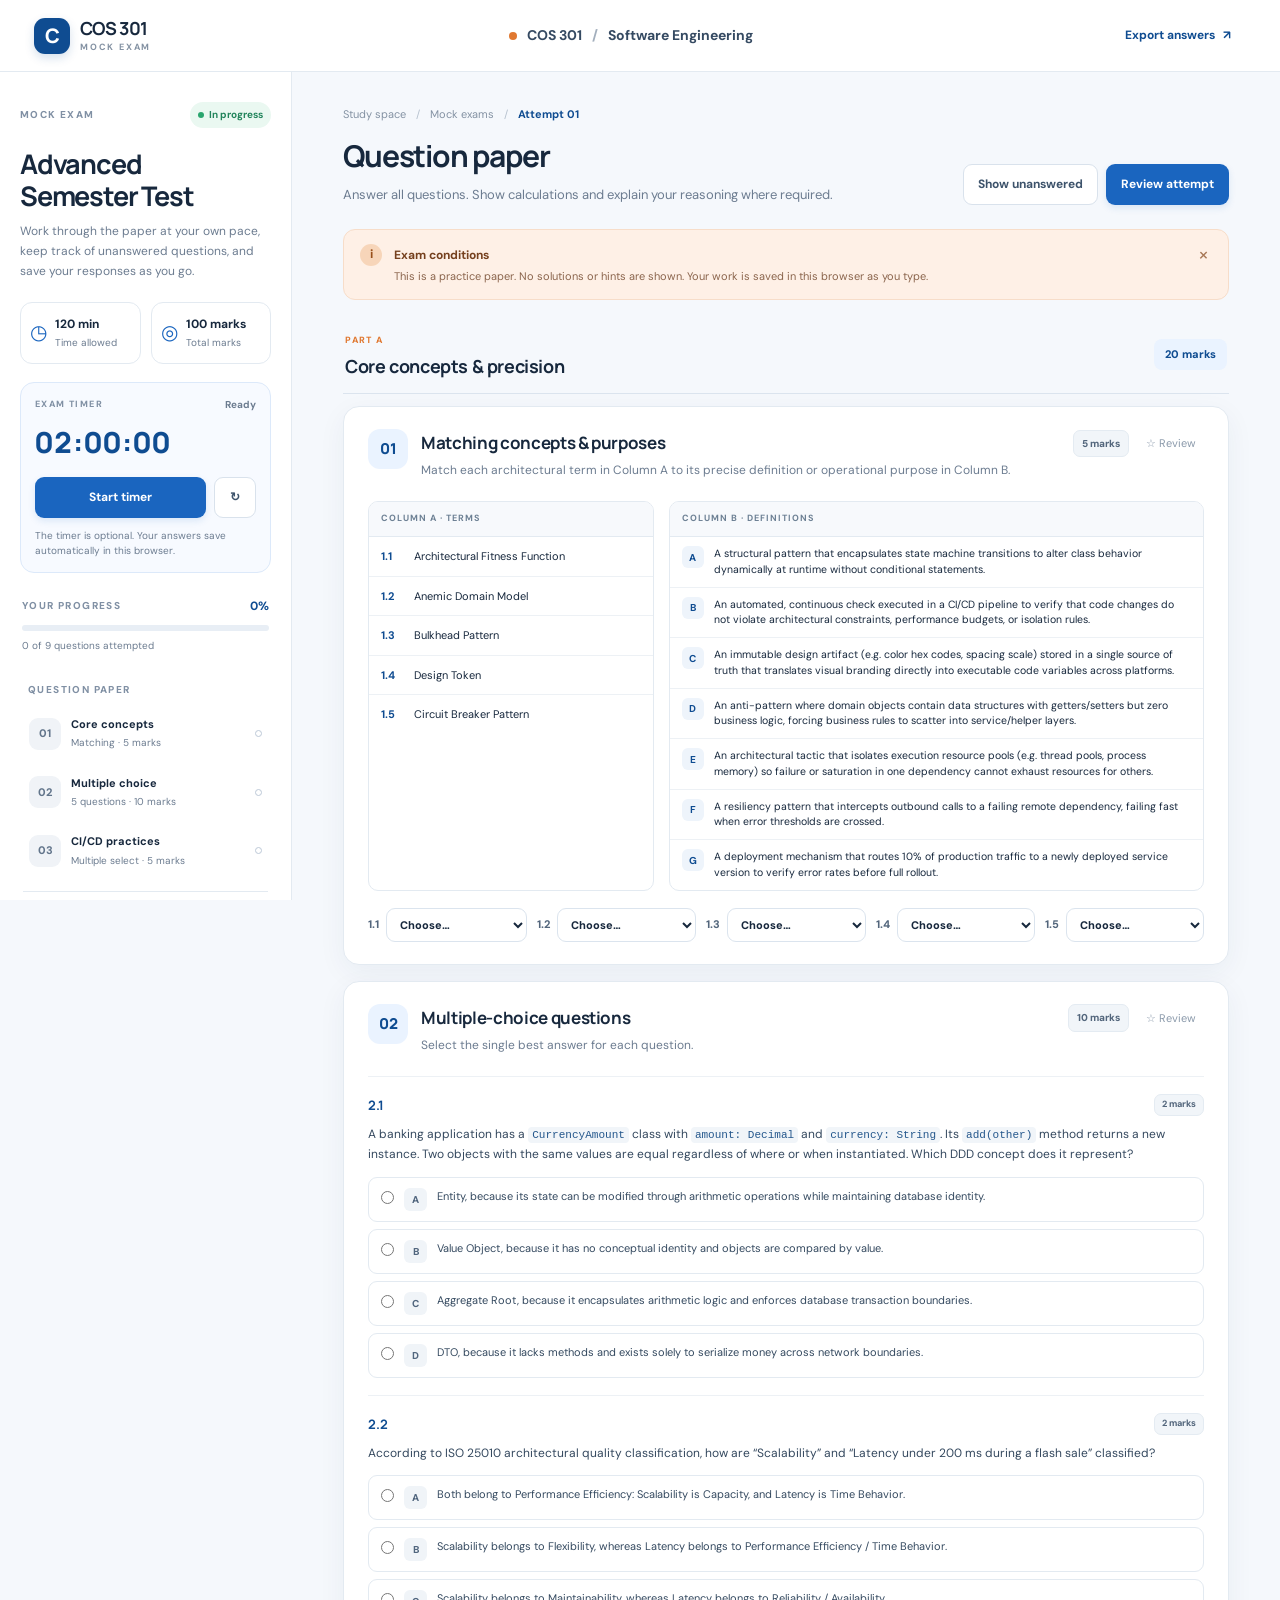
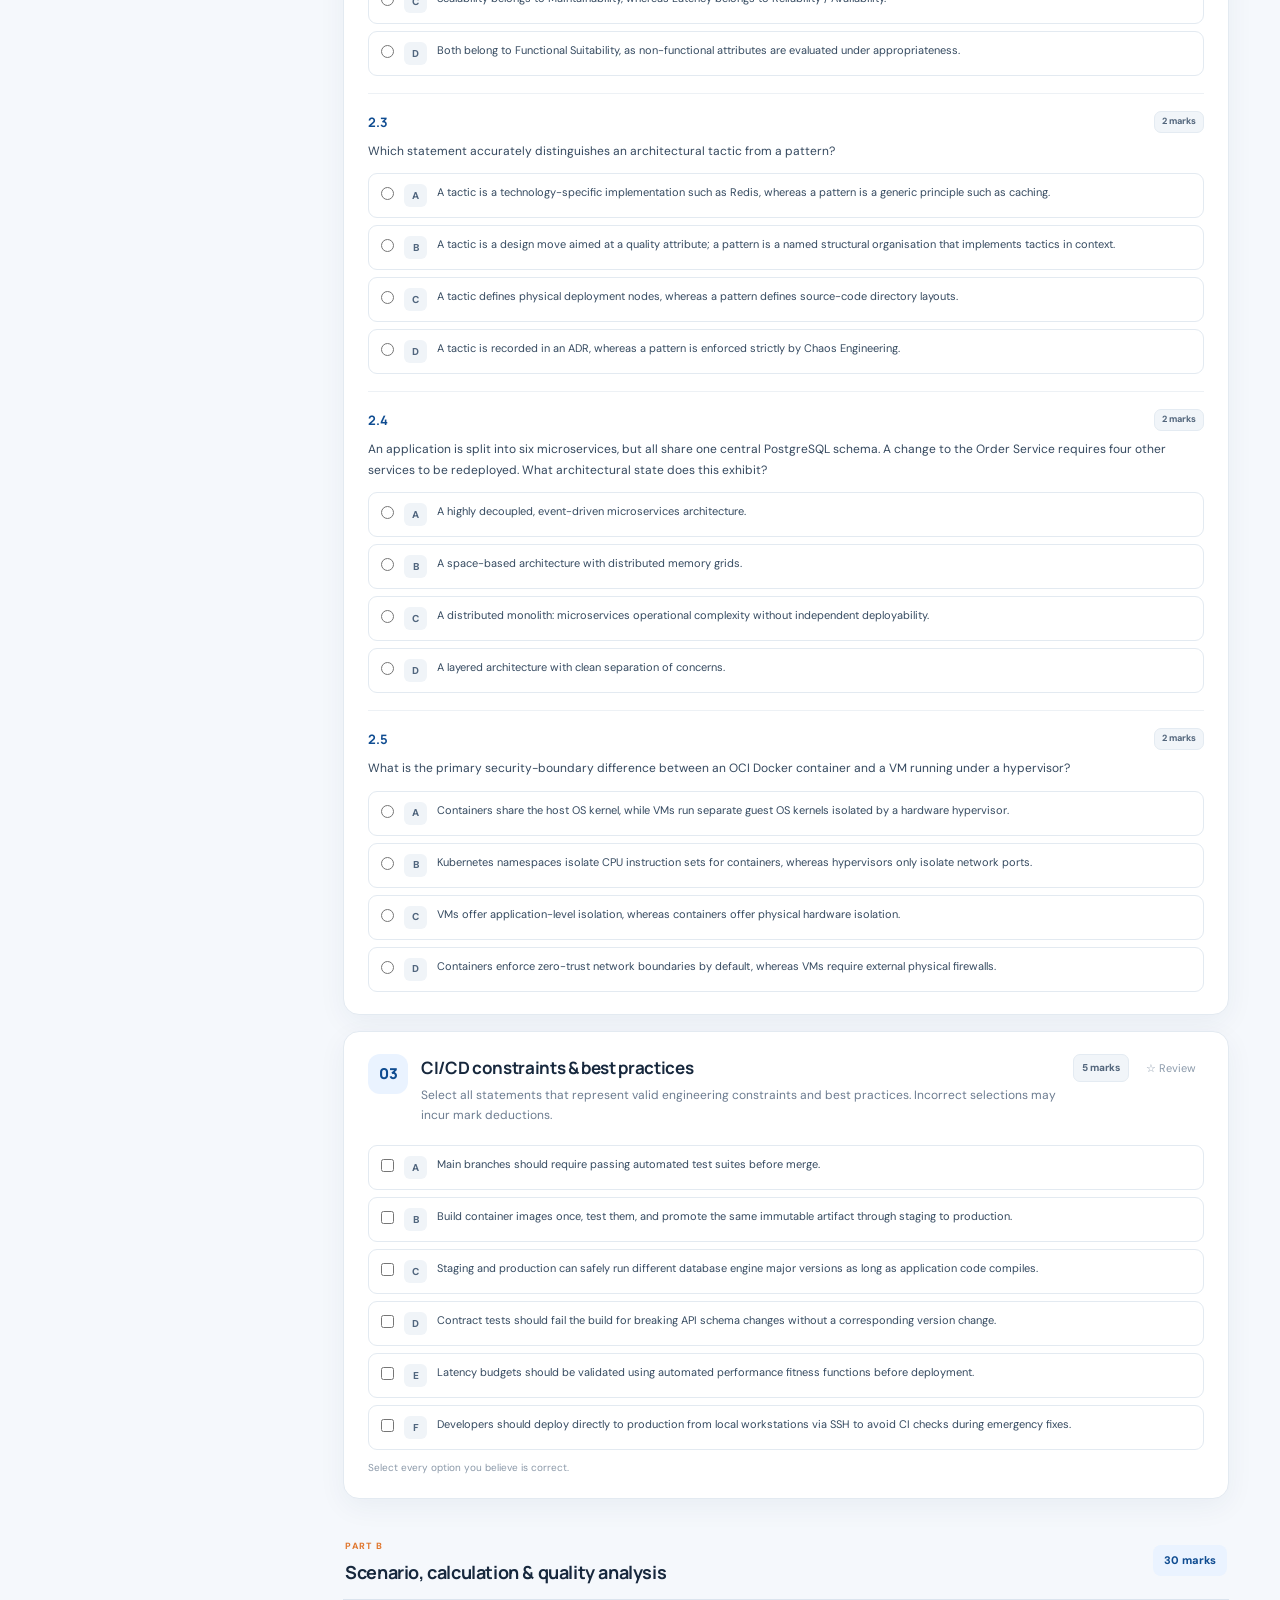
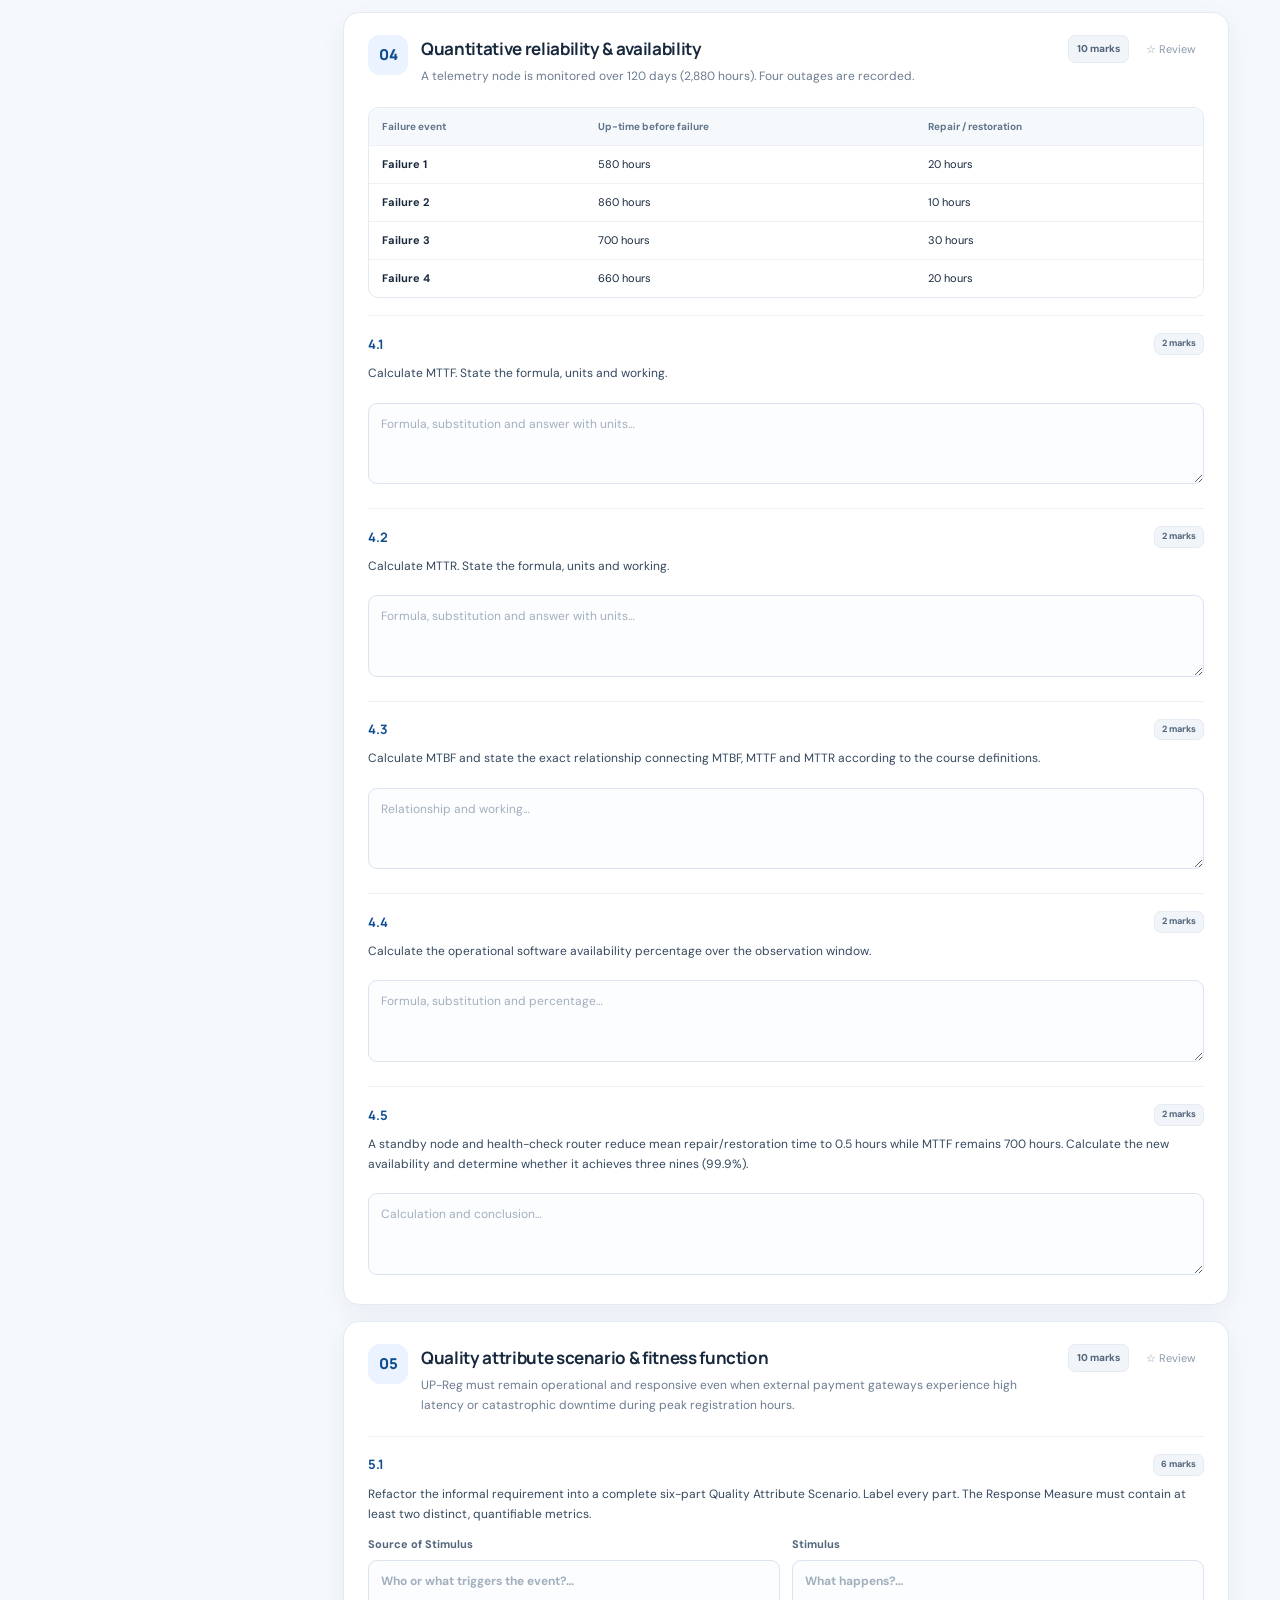
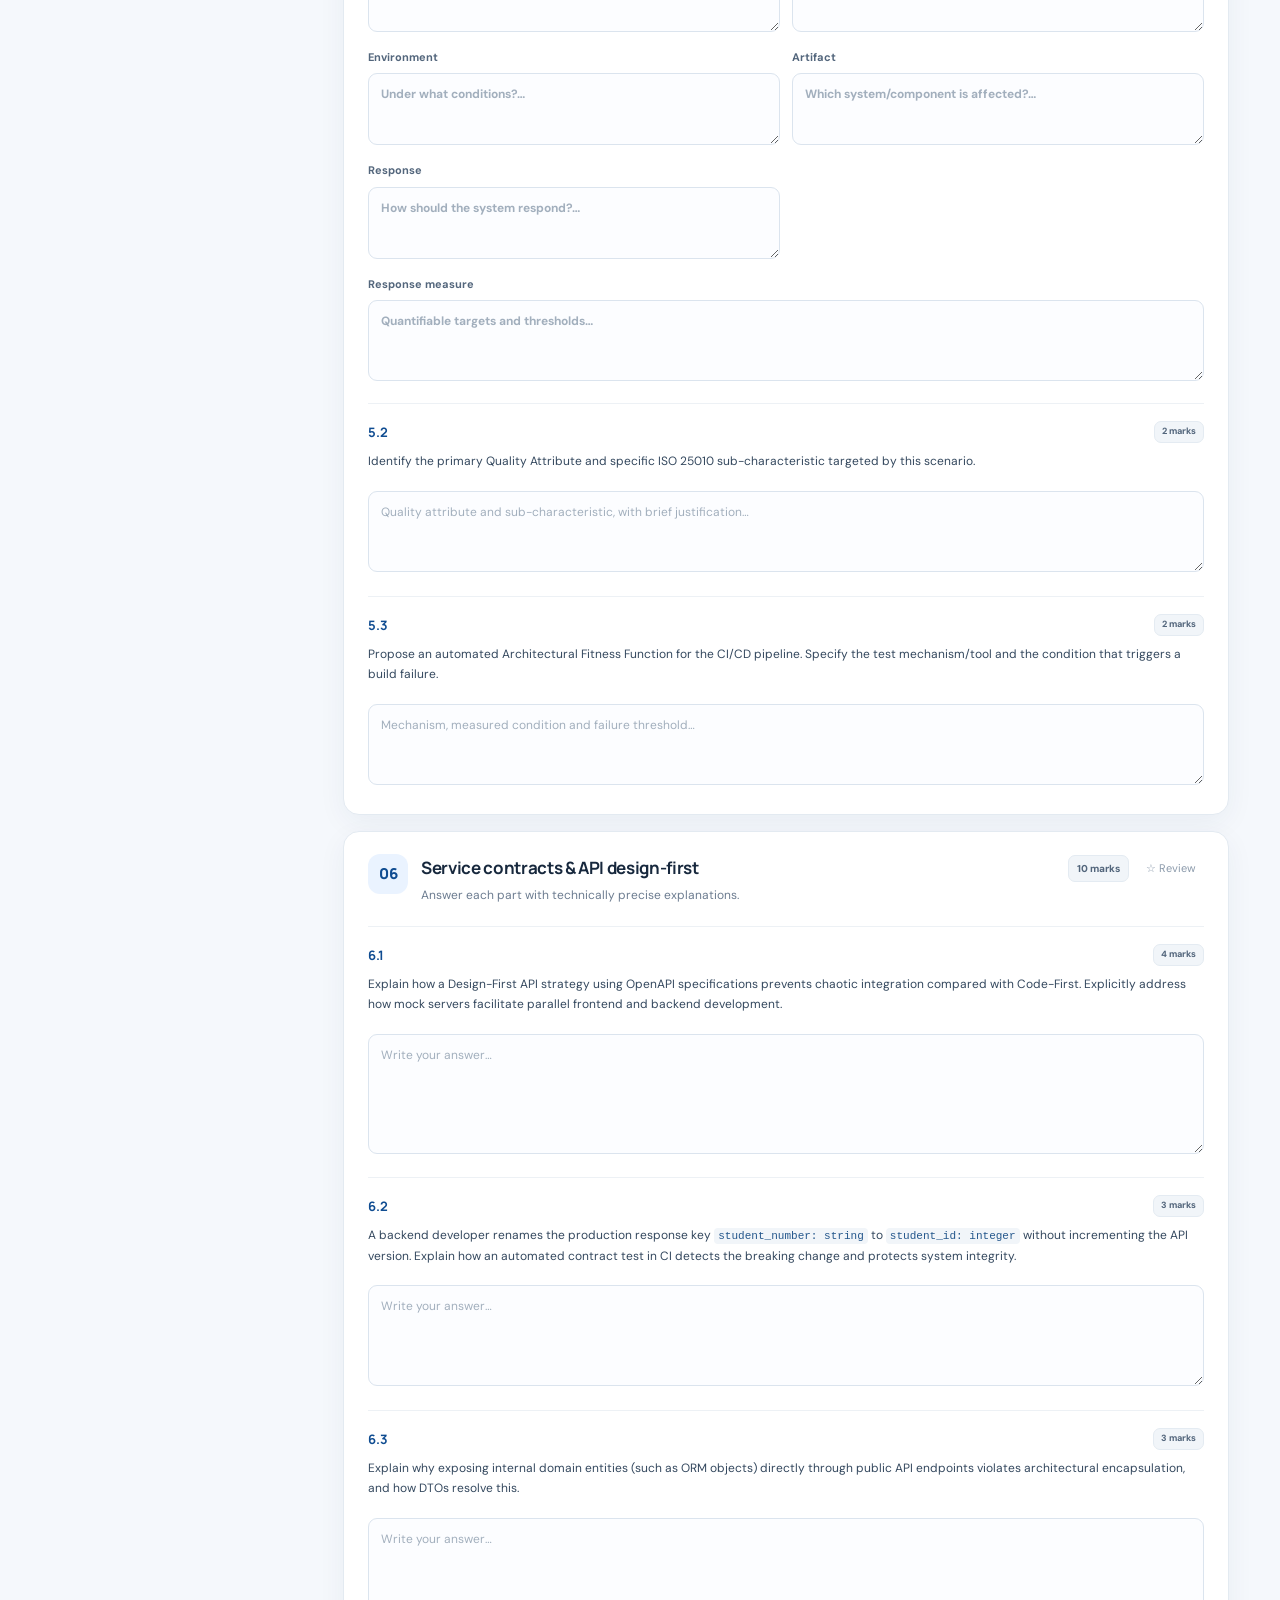
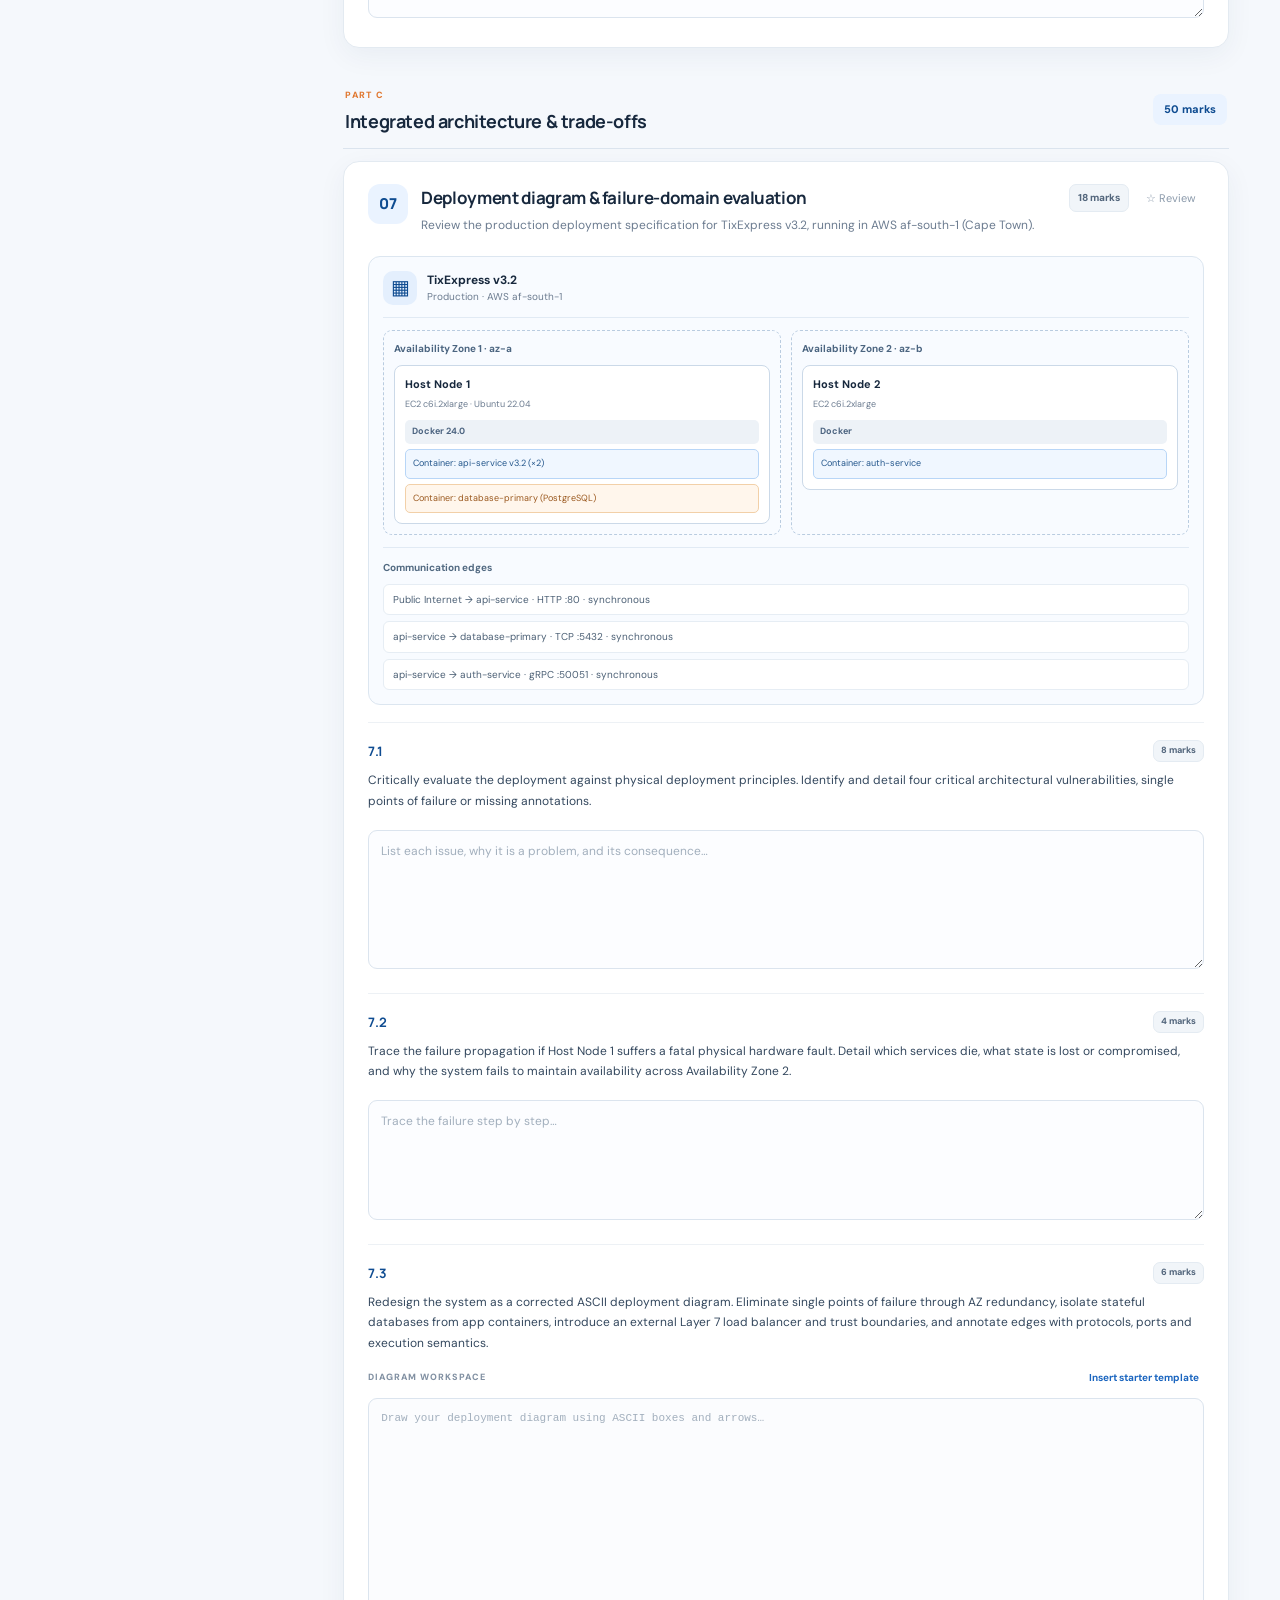
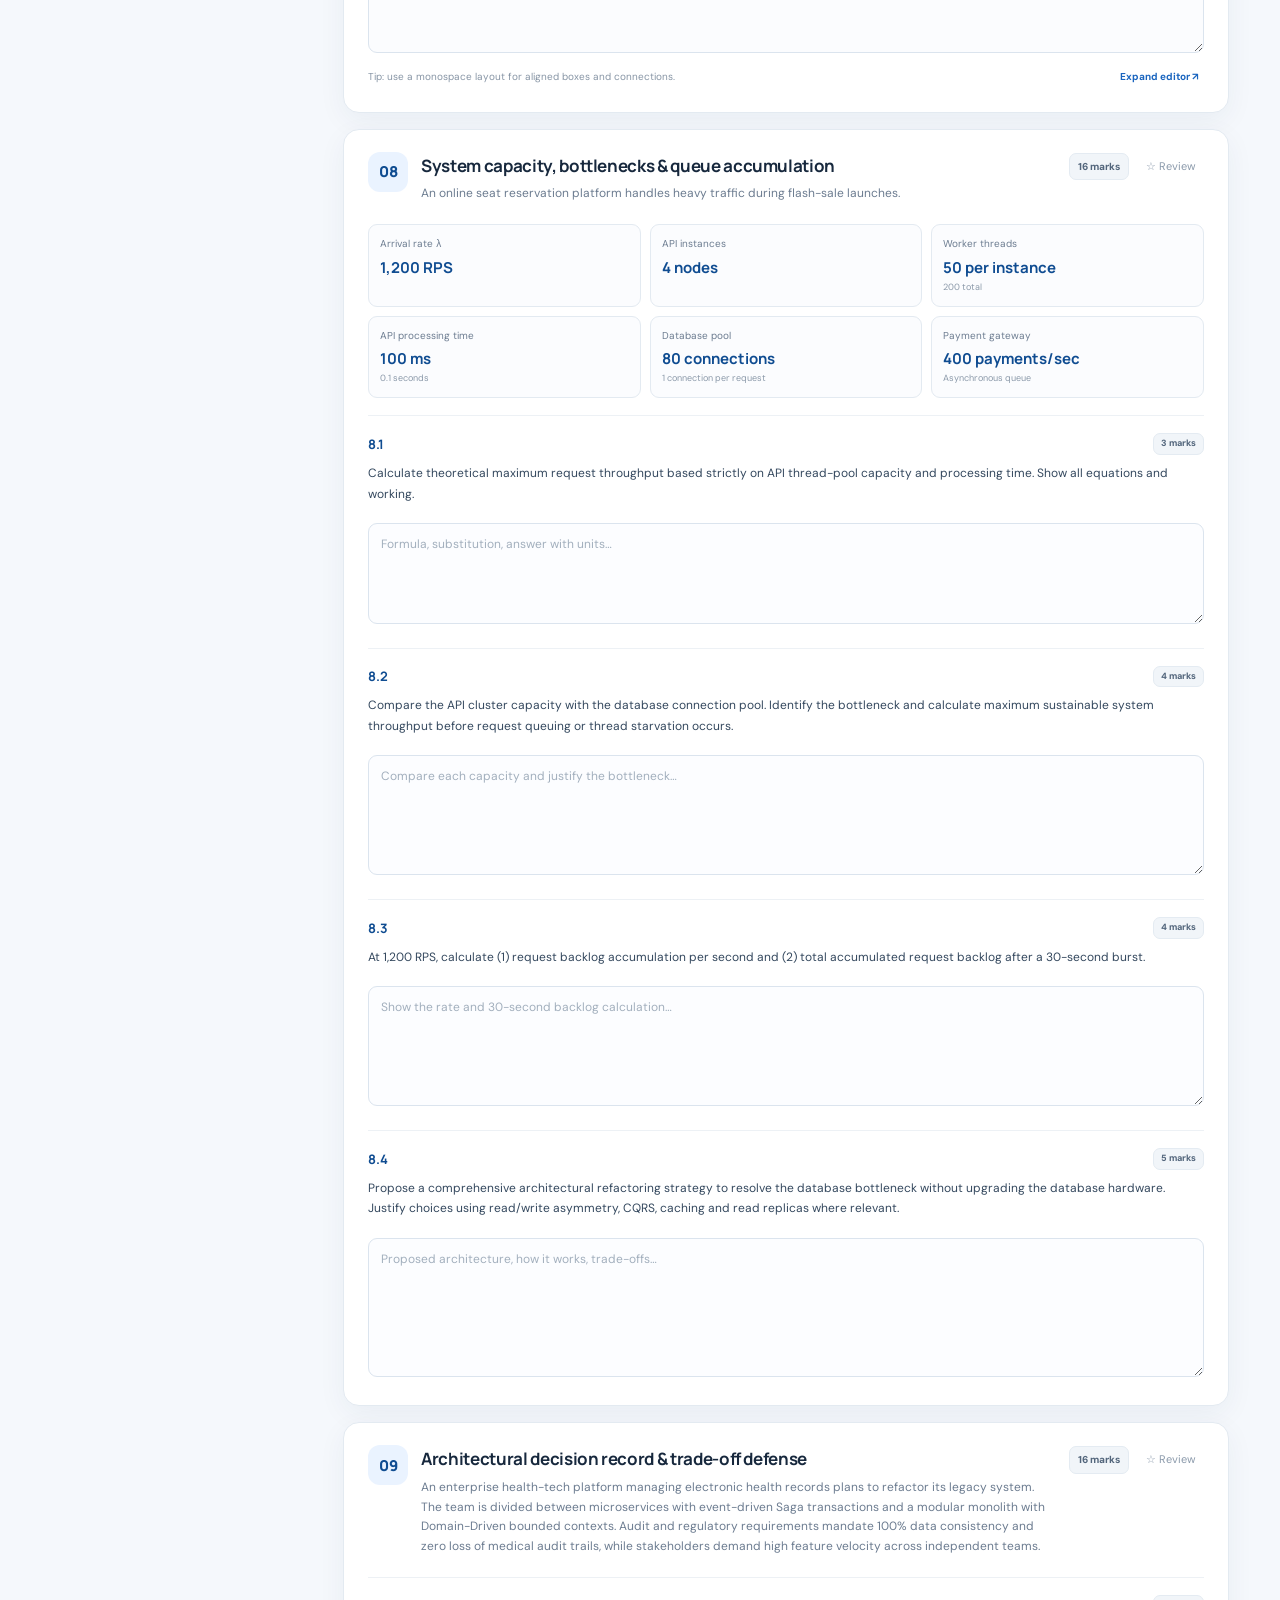
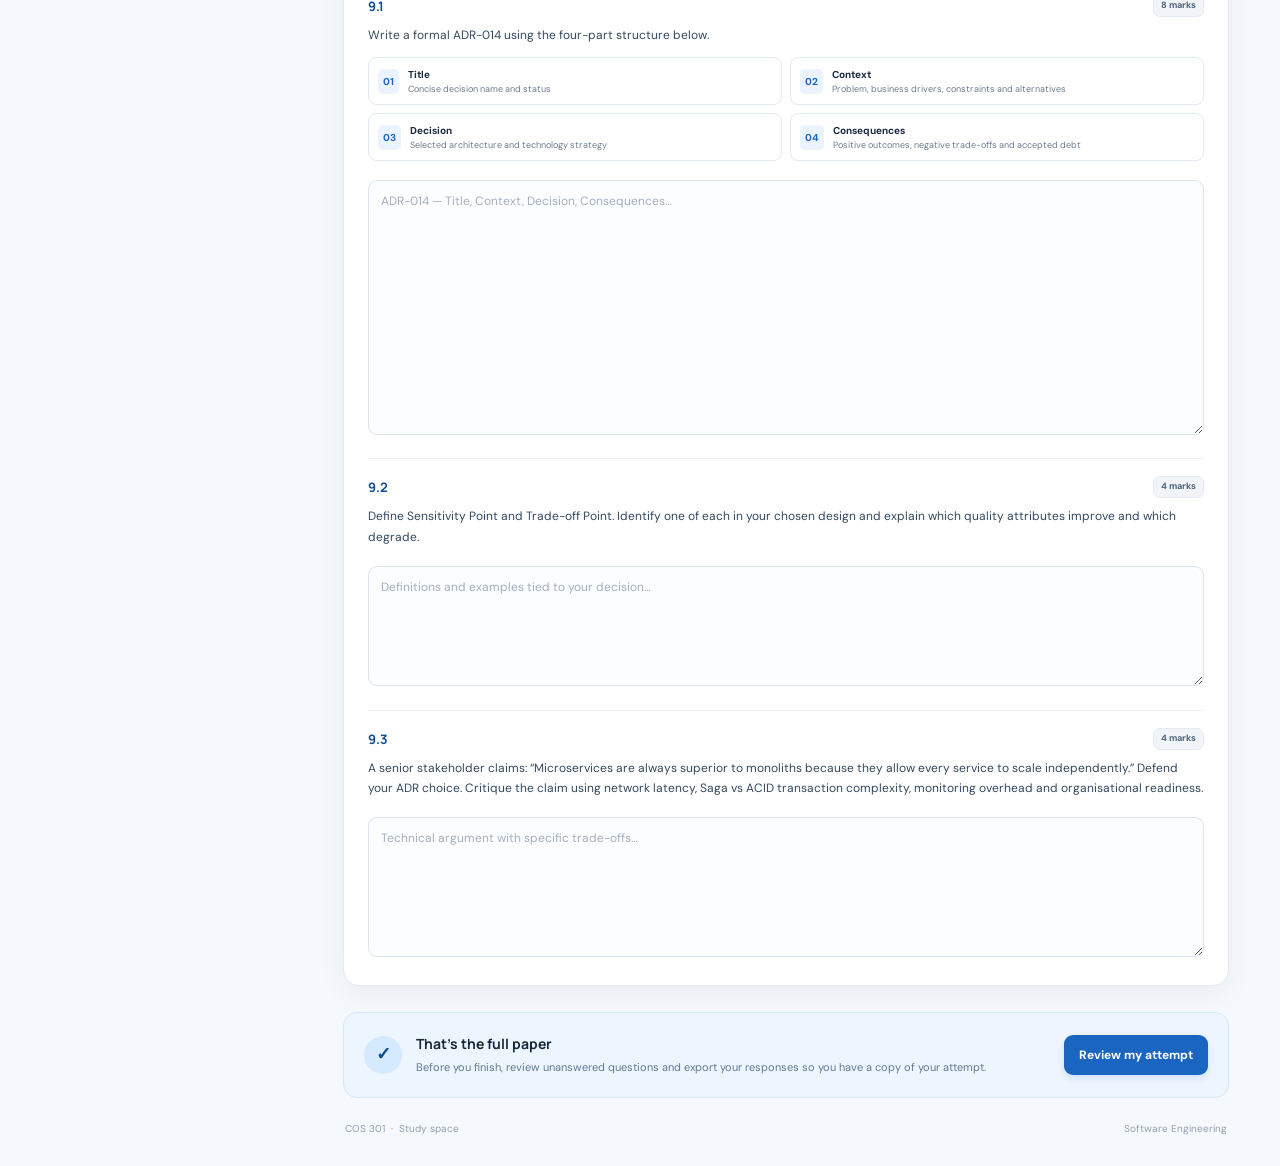
==== index.html @ 2ee0e51a "Add files via upload" ====
<!doctype html>
<html lang="en">
<head>
  <meta charset="UTF-8" />
  <meta name="viewport" content="width=device-width, initial-scale=1.0" />
  <meta name="theme-color" content="#0F4C91" />
  <title>COS 301 | Mock Semester Test</title>
  <link rel="stylesheet" href="styles.css" />
</head>
<body>
  <header class="topbar">
    <a class="brand" href="#top" aria-label="COS 301 exam home">
      <span class="brand-mark">C</span>
      <span class="brand-copy"><strong>COS 301</strong><small>MOCK EXAM</small></span>
    </a>
    <div class="topbar-course"><span class="course-dot"></span> COS 301 <span class="muted">/</span> Software Engineering</div>
    <button class="button button-quiet" id="exportTop">Export answers <span aria-hidden="true">↗</span></button>
  </header>

  <main id="top" class="app-shell">
    <aside class="sidebar">
      <div class="sidebar-heading"><span class="eyebrow">MOCK EXAM</span><span class="status-pill"><span></span> In progress</span></div>
      <h1>Advanced<br />Semester Test</h1>
      <p class="sidebar-intro">Work through the paper at your own pace, keep track of unanswered questions, and save your responses as you go.</p>
      <div class="exam-stats">
        <div><span class="stat-icon">◷</span><span><strong>120 min</strong><small>Time allowed</small></span></div>
        <div><span class="stat-icon">◎</span><span><strong>100 marks</strong><small>Total marks</small></span></div>
      </div>
      <div class="timer-card">
        <div class="timer-label"><span>EXAM TIMER</span><span class="timer-indicator" id="timerState">Ready</span></div>
        <div class="timer-display" id="timerDisplay">02:00:00</div>
        <div class="timer-actions"><button class="button button-primary" id="startTimer">Start timer</button><button class="button button-outline" id="resetTimer" title="Reset timer">↻</button></div>
        <p class="timer-note" id="timerNote">The timer is optional. Your answers save automatically in this browser.</p>
      </div>
      <div class="progress-block">
        <div class="progress-title"><span>YOUR PROGRESS</span><strong id="progressPercent">0%</strong></div>
        <div class="progress-track"><div class="progress-fill" id="progressFill"></div></div>
        <p id="progressText">0 of 9 questions attempted</p>
      </div>
      <nav class="question-nav" aria-label="Question navigation">
        <div class="nav-section-label">QUESTION PAPER</div>
        <button class="nav-item active" data-target="q1"><span class="nav-number">01</span><span class="nav-label"><strong>Core concepts</strong><small>Matching · 5 marks</small></span><span class="nav-state"></span></button>
        <button class="nav-item" data-target="q2"><span class="nav-number">02</span><span class="nav-label"><strong>Multiple choice</strong><small>5 questions · 10 marks</small></span><span class="nav-state"></span></button>
        <button class="nav-item" data-target="q3"><span class="nav-number">03</span><span class="nav-label"><strong>CI/CD practices</strong><small>Multiple select · 5 marks</small></span><span class="nav-state"></span></button>
        <div class="nav-divider"></div>
        <div class="nav-section-label">SCENARIO ANALYSIS</div>
        <button class="nav-item" data-target="q4"><span class="nav-number">04</span><span class="nav-label"><strong>Reliability</strong><small>Calculations · 10 marks</small></span><span class="nav-state"></span></button>
        <button class="nav-item" data-target="q5"><span class="nav-number">05</span><span class="nav-label"><strong>Quality attributes</strong><small>Scenario · 10 marks</small></span><span class="nav-state"></span></button>
        <button class="nav-item" data-target="q6"><span class="nav-number">06</span><span class="nav-label"><strong>API design</strong><small>Contracts · 10 marks</small></span><span class="nav-state"></span></button>
        <button class="nav-item" data-target="q7"><span class="nav-number">07</span><span class="nav-label"><strong>Deployment design</strong><small>Diagram · 18 marks</small></span><span class="nav-state"></span></button>
        <button class="nav-item" data-target="q8"><span class="nav-number">08</span><span class="nav-label"><strong>Capacity & queues</strong><small>Calculations · 16 marks</small></span><span class="nav-state"></span></button>
        <button class="nav-item" data-target="q9"><span class="nav-number">09</span><span class="nav-label"><strong>ADR & trade-offs</strong><small>Written analysis · 16 marks</small></span><span class="nav-state"></span></button>
      </nav>
      <div class="sidebar-bottom"><span class="save-dot"></span><span id="saveStatus">All changes saved locally</span></div>
    </aside>

    <section class="main-content">
      <div class="content-header">
        <div><div class="breadcrumb">Study space <span>/</span> Mock exams <span>/</span> <strong>Attempt 01</strong></div><h2>Question paper</h2><p>Answer all questions. Show calculations and explain your reasoning where required.</p></div>
        <div class="header-actions"><button class="button button-outline" id="unansweredBtn">Show unanswered</button><button class="button button-primary" id="finishBtn">Review attempt</button></div>
      </div>

      <div class="exam-notice"><span class="notice-icon">i</span><div><strong>Exam conditions</strong><p>This is a practice paper. No solutions or hints are shown. Your work is saved in this browser as you type.</p></div><button class="notice-close" id="dismissNotice" aria-label="Dismiss notice">×</button></div>

      <div class="section-banner"><div><span class="section-kicker">PART A</span><h3>Core concepts & precision</h3></div><span class="section-total">20 marks</span></div>

      <article class="question-card" id="q1" data-question="1" data-marks="5">
        <div class="question-top"><div class="question-title"><span class="q-number">01</span><div><h3>Matching concepts & purposes</h3><p>Match each architectural term in Column A to its precise definition or operational purpose in Column B.</p></div></div><div class="question-meta"><span class="mark-chip">5 marks</span><button class="review-toggle" aria-label="Mark question 1 for review">☆ <span>Review</span></button></div></div>
        <div class="match-grid"><div class="match-column"><h4>COLUMN A · TERMS</h4><div class="match-term"><strong>1.1</strong> Architectural Fitness Function</div><div class="match-term"><strong>1.2</strong> Anemic Domain Model</div><div class="match-term"><strong>1.3</strong> Bulkhead Pattern</div><div class="match-term"><strong>1.4</strong> Design Token</div><div class="match-term"><strong>1.5</strong> Circuit Breaker Pattern</div></div><div class="match-column"><h4>COLUMN B · DEFINITIONS</h4><div class="definition"><b>A</b><span>A structural pattern that encapsulates state machine transitions to alter class behavior dynamically at runtime without conditional statements.</span></div><div class="definition"><b>B</b><span>An automated, continuous check executed in a CI/CD pipeline to verify that code changes do not violate architectural constraints, performance budgets, or isolation rules.</span></div><div class="definition"><b>C</b><span>An immutable design artifact (e.g. color hex codes, spacing scale) stored in a single source of truth that translates visual branding directly into executable code variables across platforms.</span></div><div class="definition"><b>D</b><span>An anti-pattern where domain objects contain data structures with getters/setters but zero business logic, forcing business rules to scatter into service/helper layers.</span></div><div class="definition"><b>E</b><span>An architectural tactic that isolates execution resource pools (e.g. thread pools, process memory) so failure or saturation in one dependency cannot exhaust resources for others.</span></div><div class="definition"><b>F</b><span>A resiliency pattern that intercepts outbound calls to a failing remote dependency, failing fast when error thresholds are crossed.</span></div><div class="definition"><b>G</b><span>A deployment mechanism that routes 10% of production traffic to a newly deployed service version to verify error rates before full rollout.</span></div></div></div>
        <div class="answer-grid matching-answers"><label>1.1 <select data-answer="q1_1"><option value="">Choose…</option><option>A</option><option>B</option><option>C</option><option>D</option><option>E</option><option>F</option><option>G</option></select></label><label>1.2 <select data-answer="q1_2"><option value="">Choose…</option><option>A</option><option>B</option><option>C</option><option>D</option><option>E</option><option>F</option><option>G</option></select></label><label>1.3 <select data-answer="q1_3"><option value="">Choose…</option><option>A</option><option>B</option><option>C</option><option>D</option><option>E</option><option>F</option><option>G</option></select></label><label>1.4 <select data-answer="q1_4"><option value="">Choose…</option><option>A</option><option>B</option><option>C</option><option>D</option><option>E</option><option>F</option><option>G</option></select></label><label>1.5 <select data-answer="q1_5"><option value="">Choose…</option><option>A</option><option>B</option><option>C</option><option>D</option><option>E</option><option>F</option><option>G</option></select></label></div>
      </article>

      <article class="question-card" id="q2" data-question="2" data-marks="10">
        <div class="question-top"><div class="question-title"><span class="q-number">02</span><div><h3>Multiple-choice questions</h3><p>Select the single best answer for each question.</p></div></div><div class="question-meta"><span class="mark-chip">10 marks</span><button class="review-toggle" aria-label="Mark question 2 for review">☆ <span>Review</span></button></div></div>
        <div class="subquestion"><div class="subq-heading"><strong>2.1</strong><span class="mini-mark">2 marks</span></div><p>A banking application has a <code>CurrencyAmount</code> class with <code>amount: Decimal</code> and <code>currency: String</code>. Its <code>add(other)</code> method returns a new instance. Two objects with the same values are equal regardless of where or when instantiated. Which DDD concept does it represent?</p><div class="options" data-group="q2_1"><label class="option"><input type="radio" name="q2_1" value="A"><span class="option-letter">A</span><span>Entity, because its state can be modified through arithmetic operations while maintaining database identity.</span></label><label class="option"><input type="radio" name="q2_1" value="B"><span class="option-letter">B</span><span>Value Object, because it has no conceptual identity and objects are compared by value.</span></label><label class="option"><input type="radio" name="q2_1" value="C"><span class="option-letter">C</span><span>Aggregate Root, because it encapsulates arithmetic logic and enforces database transaction boundaries.</span></label><label class="option"><input type="radio" name="q2_1" value="D"><span class="option-letter">D</span><span>DTO, because it lacks methods and exists solely to serialize money across network boundaries.</span></label></div></div>
        <div class="subquestion"><div class="subq-heading"><strong>2.2</strong><span class="mini-mark">2 marks</span></div><p>According to ISO 25010 architectural quality classification, how are “Scalability” and “Latency under 200 ms during a flash sale” classified?</p><div class="options" data-group="q2_2"><label class="option"><input type="radio" name="q2_2" value="A"><span class="option-letter">A</span><span>Both belong to Performance Efficiency: Scalability is Capacity, and Latency is Time Behavior.</span></label><label class="option"><input type="radio" name="q2_2" value="B"><span class="option-letter">B</span><span>Scalability belongs to Flexibility, whereas Latency belongs to Performance Efficiency / Time Behavior.</span></label><label class="option"><input type="radio" name="q2_2" value="C"><span class="option-letter">C</span><span>Scalability belongs to Maintainability, whereas Latency belongs to Reliability / Availability.</span></label><label class="option"><input type="radio" name="q2_2" value="D"><span class="option-letter">D</span><span>Both belong to Functional Suitability, as non-functional attributes are evaluated under appropriateness.</span></label></div></div>
        <div class="subquestion"><div class="subq-heading"><strong>2.3</strong><span class="mini-mark">2 marks</span></div><p>Which statement accurately distinguishes an architectural tactic from a pattern?</p><div class="options" data-group="q2_3"><label class="option"><input type="radio" name="q2_3" value="A"><span class="option-letter">A</span><span>A tactic is a technology-specific implementation such as Redis, whereas a pattern is a generic principle such as caching.</span></label><label class="option"><input type="radio" name="q2_3" value="B"><span class="option-letter">B</span><span>A tactic is a design move aimed at a quality attribute; a pattern is a named structural organisation that implements tactics in context.</span></label><label class="option"><input type="radio" name="q2_3" value="C"><span class="option-letter">C</span><span>A tactic defines physical deployment nodes, whereas a pattern defines source-code directory layouts.</span></label><label class="option"><input type="radio" name="q2_3" value="D"><span class="option-letter">D</span><span>A tactic is recorded in an ADR, whereas a pattern is enforced strictly by Chaos Engineering.</span></label></div></div>
        <div class="subquestion"><div class="subq-heading"><strong>2.4</strong><span class="mini-mark">2 marks</span></div><p>An application is split into six microservices, but all share one central PostgreSQL schema. A change to the Order Service requires four other services to be redeployed. What architectural state does this exhibit?</p><div class="options" data-group="q2_4"><label class="option"><input type="radio" name="q2_4" value="A"><span class="option-letter">A</span><span>A highly decoupled, event-driven microservices architecture.</span></label><label class="option"><input type="radio" name="q2_4" value="B"><span class="option-letter">B</span><span>A space-based architecture with distributed memory grids.</span></label><label class="option"><input type="radio" name="q2_4" value="C"><span class="option-letter">C</span><span>A distributed monolith: microservices operational complexity without independent deployability.</span></label><label class="option"><input type="radio" name="q2_4" value="D"><span class="option-letter">D</span><span>A layered architecture with clean separation of concerns.</span></label></div></div>
        <div class="subquestion"><div class="subq-heading"><strong>2.5</strong><span class="mini-mark">2 marks</span></div><p>What is the primary security-boundary difference between an OCI Docker container and a VM running under a hypervisor?</p><div class="options" data-group="q2_5"><label class="option"><input type="radio" name="q2_5" value="A"><span class="option-letter">A</span><span>Containers share the host OS kernel, while VMs run separate guest OS kernels isolated by a hardware hypervisor.</span></label><label class="option"><input type="radio" name="q2_5" value="B"><span class="option-letter">B</span><span>Kubernetes namespaces isolate CPU instruction sets for containers, whereas hypervisors only isolate network ports.</span></label><label class="option"><input type="radio" name="q2_5" value="C"><span class="option-letter">C</span><span>VMs offer application-level isolation, whereas containers offer physical hardware isolation.</span></label><label class="option"><input type="radio" name="q2_5" value="D"><span class="option-letter">D</span><span>Containers enforce zero-trust network boundaries by default, whereas VMs require external physical firewalls.</span></label></div></div>
      </article>

      <article class="question-card" id="q3" data-question="3" data-marks="5"><div class="question-top"><div class="question-title"><span class="q-number">03</span><div><h3>CI/CD constraints & best practices</h3><p>Select all statements that represent valid engineering constraints and best practices. Incorrect selections may incur mark deductions.</p></div></div><div class="question-meta"><span class="mark-chip">5 marks</span><button class="review-toggle" aria-label="Mark question 3 for review">☆ <span>Review</span></button></div></div><div class="options" data-group="q3" data-multiple="true"><label class="option"><input type="checkbox" name="q3" value="A"><span class="option-letter">A</span><span>Main branches should require passing automated test suites before merge.</span></label><label class="option"><input type="checkbox" name="q3" value="B"><span class="option-letter">B</span><span>Build container images once, test them, and promote the same immutable artifact through staging to production.</span></label><label class="option"><input type="checkbox" name="q3" value="C"><span class="option-letter">C</span><span>Staging and production can safely run different database engine major versions as long as application code compiles.</span></label><label class="option"><input type="checkbox" name="q3" value="D"><span class="option-letter">D</span><span>Contract tests should fail the build for breaking API schema changes without a corresponding version change.</span></label><label class="option"><input type="checkbox" name="q3" value="E"><span class="option-letter">E</span><span>Latency budgets should be validated using automated performance fitness functions before deployment.</span></label><label class="option"><input type="checkbox" name="q3" value="F"><span class="option-letter">F</span><span>Developers should deploy directly to production from local workstations via SSH to avoid CI checks during emergency fixes.</span></label></div><div class="answer-hint">Select every option you believe is correct.</div></article>

      <div class="section-banner section-banner-spaced"><div><span class="section-kicker">PART B</span><h3>Scenario, calculation & quality analysis</h3></div><span class="section-total">30 marks</span></div>
      <article class="question-card" id="q4" data-question="4" data-marks="10"><div class="question-top"><div class="question-title"><span class="q-number">04</span><div><h3>Quantitative reliability & availability</h3><p>A telemetry node is monitored over 120 days (2,880 hours). Four outages are recorded.</p></div></div><div class="question-meta"><span class="mark-chip">10 marks</span><button class="review-toggle" aria-label="Mark question 4 for review">☆ <span>Review</span></button></div></div><div class="data-table-wrap"><table class="data-table"><thead><tr><th>Failure event</th><th>Up-time before failure</th><th>Repair / restoration</th></tr></thead><tbody><tr><td>Failure 1</td><td>580 hours</td><td>20 hours</td></tr><tr><td>Failure 2</td><td>860 hours</td><td>10 hours</td></tr><tr><td>Failure 3</td><td>700 hours</td><td>30 hours</td></tr><tr><td>Failure 4</td><td>660 hours</td><td>20 hours</td></tr></tbody></table></div><div class="subquestion"><div class="subq-heading"><strong>4.1</strong><span class="mini-mark">2 marks</span></div><p>Calculate MTTF. State the formula, units and working.</p><textarea data-answer="q4_1" rows="3" placeholder="Formula, substitution and answer with units…"></textarea></div><div class="subquestion"><div class="subq-heading"><strong>4.2</strong><span class="mini-mark">2 marks</span></div><p>Calculate MTTR. State the formula, units and working.</p><textarea data-answer="q4_2" rows="3" placeholder="Formula, substitution and answer with units…"></textarea></div><div class="subquestion"><div class="subq-heading"><strong>4.3</strong><span class="mini-mark">2 marks</span></div><p>Calculate MTBF and state the exact relationship connecting MTBF, MTTF and MTTR according to the course definitions.</p><textarea data-answer="q4_3" rows="3" placeholder="Relationship and working…"></textarea></div><div class="subquestion"><div class="subq-heading"><strong>4.4</strong><span class="mini-mark">2 marks</span></div><p>Calculate the operational software availability percentage over the observation window.</p><textarea data-answer="q4_4" rows="3" placeholder="Formula, substitution and percentage…"></textarea></div><div class="subquestion"><div class="subq-heading"><strong>4.5</strong><span class="mini-mark">2 marks</span></div><p>A standby node and health-check router reduce mean repair/restoration time to 0.5 hours while MTTF remains 700 hours. Calculate the new availability and determine whether it achieves three nines (99.9%).</p><textarea data-answer="q4_5" rows="3" placeholder="Calculation and conclusion…"></textarea></div></article>

      <article class="question-card" id="q5" data-question="5" data-marks="10"><div class="question-top"><div class="question-title"><span class="q-number">05</span><div><h3>Quality attribute scenario & fitness function</h3><p>UP-Reg must remain operational and responsive even when external payment gateways experience high latency or catastrophic downtime during peak registration hours.</p></div></div><div class="question-meta"><span class="mark-chip">10 marks</span><button class="review-toggle" aria-label="Mark question 5 for review">☆ <span>Review</span></button></div></div><div class="subquestion"><div class="subq-heading"><strong>5.1</strong><span class="mini-mark">6 marks</span></div><p>Refactor the informal requirement into a complete six-part Quality Attribute Scenario. Label every part. The Response Measure must contain at least two distinct, quantifiable metrics.</p><div class="scenario-fields"><label>Source of Stimulus<textarea data-answer="q5_source" rows="2" placeholder="Who or what triggers the event?…"></textarea></label><label>Stimulus<textarea data-answer="q5_stimulus" rows="2" placeholder="What happens?…"></textarea></label><label>Environment<textarea data-answer="q5_environment" rows="2" placeholder="Under what conditions?…"></textarea></label><label>Artifact<textarea data-answer="q5_artifact" rows="2" placeholder="Which system/component is affected?…"></textarea></label><label>Response<textarea data-answer="q5_response" rows="2" placeholder="How should the system respond?…"></textarea></label><label>Response measure<textarea data-answer="q5_measure" rows="3" placeholder="Quantifiable targets and thresholds…"></textarea></label></div></div><div class="subquestion"><div class="subq-heading"><strong>5.2</strong><span class="mini-mark">2 marks</span></div><p>Identify the primary Quality Attribute and specific ISO 25010 sub-characteristic targeted by this scenario.</p><textarea data-answer="q5_2" rows="3" placeholder="Quality attribute and sub-characteristic, with brief justification…"></textarea></div><div class="subquestion"><div class="subq-heading"><strong>5.3</strong><span class="mini-mark">2 marks</span></div><p>Propose an automated Architectural Fitness Function for the CI/CD pipeline. Specify the test mechanism/tool and the condition that triggers a build failure.</p><textarea data-answer="q5_3" rows="3" placeholder="Mechanism, measured condition and failure threshold…"></textarea></div></article>

      <article class="question-card" id="q6" data-question="6" data-marks="10"><div class="question-top"><div class="question-title"><span class="q-number">06</span><div><h3>Service contracts & API design-first</h3><p>Answer each part with technically precise explanations.</p></div></div><div class="question-meta"><span class="mark-chip">10 marks</span><button class="review-toggle" aria-label="Mark question 6 for review">☆ <span>Review</span></button></div></div><div class="subquestion"><div class="subq-heading"><strong>6.1</strong><span class="mini-mark">4 marks</span></div><p>Explain how a Design-First API strategy using OpenAPI specifications prevents chaotic integration compared with Code-First. Explicitly address how mock servers facilitate parallel frontend and backend development.</p><textarea data-answer="q6_1" rows="5" placeholder="Write your answer…"></textarea></div><div class="subquestion"><div class="subq-heading"><strong>6.2</strong><span class="mini-mark">3 marks</span></div><p>A backend developer renames the production response key <code>student_number: string</code> to <code>student_id: integer</code> without incrementing the API version. Explain how an automated contract test in CI detects the breaking change and protects system integrity.</p><textarea data-answer="q6_2" rows="4" placeholder="Write your answer…"></textarea></div><div class="subquestion"><div class="subq-heading"><strong>6.3</strong><span class="mini-mark">3 marks</span></div><p>Explain why exposing internal domain entities (such as ORM objects) directly through public API endpoints violates architectural encapsulation, and how DTOs resolve this.</p><textarea data-answer="q6_3" rows="4" placeholder="Write your answer…"></textarea></div></article>

      <div class="section-banner section-banner-spaced"><div><span class="section-kicker">PART C</span><h3>Integrated architecture & trade-offs</h3></div><span class="section-total">50 marks</span></div>
      <article class="question-card" id="q7" data-question="7" data-marks="18"><div class="question-top"><div class="question-title"><span class="q-number">07</span><div><h3>Deployment diagram & failure-domain evaluation</h3><p>Review the production deployment specification for TixExpress v3.2, running in AWS af-south-1 (Cape Town).</p></div></div><div class="question-meta"><span class="mark-chip">18 marks</span><button class="review-toggle" aria-label="Mark question 7 for review">☆ <span>Review</span></button></div></div><div class="architecture-spec"><div class="spec-heading"><span class="spec-icon">▦</span><div><strong>TixExpress v3.2</strong><small>Production · AWS af-south-1</small></div></div><div class="spec-zone-grid"><div class="spec-zone"><h4>Availability Zone 1 · az-a</h4><div class="spec-node"><b>Host Node 1</b><small>EC2 c6i.2xlarge · Ubuntu 22.04</small><div class="spec-runtime">Docker 24.0</div><div class="spec-container">Container: api-service v3.2 (×2)</div><div class="spec-container stateful">Container: database-primary (PostgreSQL)</div></div></div><div class="spec-zone"><h4>Availability Zone 2 · az-b</h4><div class="spec-node"><b>Host Node 2</b><small>EC2 c6i.2xlarge</small><div class="spec-runtime">Docker</div><div class="spec-container">Container: auth-service</div></div></div></div><div class="spec-edges"><strong>Communication edges</strong><span>Public Internet → api-service · HTTP :80 · synchronous</span><span>api-service → database-primary · TCP :5432 · synchronous</span><span>api-service → auth-service · gRPC :50051 · synchronous</span></div></div><div class="subquestion"><div class="subq-heading"><strong>7.1</strong><span class="mini-mark">8 marks</span></div><p>Critically evaluate the deployment against physical deployment principles. Identify and detail four critical architectural vulnerabilities, single points of failure or missing annotations.</p><textarea data-answer="q7_1" rows="6" placeholder="List each issue, why it is a problem, and its consequence…"></textarea></div><div class="subquestion"><div class="subq-heading"><strong>7.2</strong><span class="mini-mark">4 marks</span></div><p>Trace the failure propagation if Host Node 1 suffers a fatal physical hardware fault. Detail which services die, what state is lost or compromised, and why the system fails to maintain availability across Availability Zone 2.</p><textarea data-answer="q7_2" rows="5" placeholder="Trace the failure step by step…"></textarea></div><div class="subquestion"><div class="subq-heading"><strong>7.3</strong><span class="mini-mark">6 marks</span></div><p>Redesign the system as a corrected ASCII deployment diagram. Eliminate single points of failure through AZ redundancy, isolate stateful databases from app containers, introduce an external Layer 7 load balancer and trust boundaries, and annotate edges with protocols, ports and execution semantics.</p><div class="diagram-toolbar"><span>DIAGRAM WORKSPACE</span><button class="text-button" id="insertTemplate">Insert starter template</button></div><textarea class="diagram-input" data-answer="q7_3" rows="14" spellcheck="false" placeholder="Draw your deployment diagram using ASCII boxes and arrows…"></textarea><div class="editor-foot"><span>Tip: use a monospace layout for aligned boxes and connections.</span><button class="text-button" id="expandDiagram">Expand editor ↗</button></div></div></article>

      <article class="question-card" id="q8" data-question="8" data-marks="16"><div class="question-top"><div class="question-title"><span class="q-number">08</span><div><h3>System capacity, bottlenecks & queue accumulation</h3><p>An online seat reservation platform handles heavy traffic during flash-sale launches.</p></div></div><div class="question-meta"><span class="mark-chip">16 marks</span><button class="review-toggle" aria-label="Mark question 8 for review">☆ <span>Review</span></button></div></div><div class="parameters-grid"><div><span>Arrival rate λ</span><strong>1,200 RPS</strong></div><div><span>API instances</span><strong>4 nodes</strong></div><div><span>Worker threads</span><strong>50 per instance</strong><small>200 total</small></div><div><span>API processing time</span><strong>100 ms</strong><small>0.1 seconds</small></div><div><span>Database pool</span><strong>80 connections</strong><small>1 connection per request</small></div><div><span>Payment gateway</span><strong>400 payments/sec</strong><small>Asynchronous queue</small></div></div><div class="subquestion"><div class="subq-heading"><strong>8.1</strong><span class="mini-mark">3 marks</span></div><p>Calculate theoretical maximum request throughput based strictly on API thread-pool capacity and processing time. Show all equations and working.</p><textarea data-answer="q8_1" rows="4" placeholder="Formula, substitution, answer with units…"></textarea></div><div class="subquestion"><div class="subq-heading"><strong>8.2</strong><span class="mini-mark">4 marks</span></div><p>Compare the API cluster capacity with the database connection pool. Identify the bottleneck and calculate maximum sustainable system throughput before request queuing or thread starvation occurs.</p><textarea data-answer="q8_2" rows="5" placeholder="Compare each capacity and justify the bottleneck…"></textarea></div><div class="subquestion"><div class="subq-heading"><strong>8.3</strong><span class="mini-mark">4 marks</span></div><p>At 1,200 RPS, calculate (1) request backlog accumulation per second and (2) total accumulated request backlog after a 30-second burst.</p><textarea data-answer="q8_3" rows="5" placeholder="Show the rate and 30-second backlog calculation…"></textarea></div><div class="subquestion"><div class="subq-heading"><strong>8.4</strong><span class="mini-mark">5 marks</span></div><p>Propose a comprehensive architectural refactoring strategy to resolve the database bottleneck without upgrading the database hardware. Justify choices using read/write asymmetry, CQRS, caching and read replicas where relevant.</p><textarea data-answer="q8_4" rows="6" placeholder="Proposed architecture, how it works, trade-offs…"></textarea></div></article>

      <article class="question-card" id="q9" data-question="9" data-marks="16"><div class="question-top"><div class="question-title"><span class="q-number">09</span><div><h3>Architectural decision record & trade-off defense</h3><p>An enterprise health-tech platform managing electronic health records plans to refactor its legacy system. The team is divided between microservices with event-driven Saga transactions and a modular monolith with Domain-Driven bounded contexts. Audit and regulatory requirements mandate 100% data consistency and zero loss of medical audit trails, while stakeholders demand high feature velocity across independent teams.</p></div></div><div class="question-meta"><span class="mark-chip">16 marks</span><button class="review-toggle" aria-label="Mark question 9 for review">☆ <span>Review</span></button></div></div><div class="subquestion"><div class="subq-heading"><strong>9.1</strong><span class="mini-mark">8 marks</span></div><p>Write a formal ADR-014 using the four-part structure below.</p><div class="adr-outline"><div><b>01</b><span><strong>Title</strong><small>Concise decision name and status</small></span></div><div><b>02</b><span><strong>Context</strong><small>Problem, business drivers, constraints and alternatives</small></span></div><div><b>03</b><span><strong>Decision</strong><small>Selected architecture and technology strategy</small></span></div><div><b>04</b><span><strong>Consequences</strong><small>Positive outcomes, negative trade-offs and accepted debt</small></span></div></div><textarea data-answer="q9_1" rows="12" placeholder="ADR-014 — Title, Context, Decision, Consequences…"></textarea></div><div class="subquestion"><div class="subq-heading"><strong>9.2</strong><span class="mini-mark">4 marks</span></div><p>Define Sensitivity Point and Trade-off Point. Identify one of each in your chosen design and explain which quality attributes improve and which degrade.</p><textarea data-answer="q9_2" rows="5" placeholder="Definitions and examples tied to your decision…"></textarea></div><div class="subquestion"><div class="subq-heading"><strong>9.3</strong><span class="mini-mark">4 marks</span></div><p>A senior stakeholder claims: “Microservices are always superior to monoliths because they allow every service to scale independently.” Defend your ADR choice. Critique the claim using network latency, Saga vs ACID transaction complexity, monitoring overhead and organisational readiness.</p><textarea data-answer="q9_3" rows="6" placeholder="Technical argument with specific trade-offs…"></textarea></div></article>

      <div class="end-panel"><div class="end-icon">✓</div><div><h3>That’s the full paper</h3><p>Before you finish, review unanswered questions and export your responses so you have a copy of your attempt.</p></div><button class="button button-primary" id="finalReview">Review my attempt</button></div>
      <footer class="page-footer"><span>COS 301 <span class="footer-dot">·</span> Study space</span><span>Software Engineering</span></footer>
    </section>
  </main>

  <div class="toast" id="toast" role="status" aria-live="polite"></div>
  <div class="modal-backdrop" id="reviewModal" aria-hidden="true"><section class="review-modal" role="dialog" aria-modal="true" aria-labelledby="modalTitle"><button class="modal-close" id="closeModal" aria-label="Close review">×</button><span class="eyebrow">ATTEMPT SUMMARY</span><h2 id="modalTitle">Review your attempt</h2><p class="modal-intro">Check what you have answered before submitting or exporting your work.</p><div class="summary-cards"><div><span>Attempted</span><strong id="summaryAttempted">0 / 9</strong></div><div><span>Answered fields</span><strong id="summaryFields">0</strong></div><div><span>Marked for review</span><strong id="summaryReview">0</strong></div></div><div id="summaryList" class="summary-list"></div><div class="modal-actions"><button class="button button-outline" id="backToPaper">Back to paper</button><button class="button button-primary" id="submitExam">Submit & mark test</button></div><p class="modal-disclaimer">Objective questions are auto-marked. Written answers are assessed with the memo and a marking rubric so you can award yourself fair partial marks.</p></section></div>
  <script src="app.js"></script>
</body>
</html>
---- styles.css ----
@import url('https://fonts.googleapis.com/css2?family=DM+Sans:wght@400;500;600;700&family=Manrope:wght@400;500;600;700;800&display=swap');
:root{--navy:#0F4C91;--blue:#1A65BF;--blue-strong:#1659a8;--ink:#17283d;--muted:#6c7c90;--line:#e3eaf1;--paper:#fff;--canvas:#f5f8fc;--soft-blue:#edf5ff;--amber:#E07830;--unread:#FEF0E6;--green:#21845b;--shadow:0 8px 28px rgba(24,55,91,.055);--radius:16px}
*{box-sizing:border-box}html{scroll-behavior:smooth;scroll-padding-top:24px}body{margin:0;background:var(--canvas);color:var(--ink);font-family:'DM Sans',sans-serif;font-size:14px;line-height:1.55}button,input,textarea,select{font:inherit}button{cursor:pointer}.topbar{height:72px;background:#fff;border-bottom:1px solid var(--line);display:flex;align-items:center;justify-content:space-between;padding:0 34px;position:sticky;top:0;z-index:20}.brand{display:flex;align-items:center;gap:10px;text-decoration:none;color:inherit}.brand-mark{width:36px;height:36px;border-radius:11px;background:var(--navy);color:white;display:grid;place-items:center;font-family:Manrope,sans-serif;font-weight:800;font-size:20px;box-shadow:0 4px 10px #0f4c912b}.brand-copy{display:flex;flex-direction:column;line-height:1.05}.brand-copy strong{font-family:Manrope,sans-serif;font-size:18px;letter-spacing:-.7px}.brand-copy small{font-size:9px;font-weight:700;letter-spacing:1.8px;color:#8492a3;margin-top:5px}.topbar-course{font-weight:700;color:#354a62;display:flex;align-items:center;gap:10px}.course-dot{width:8px;height:8px;border-radius:50%;background:var(--amber)}.muted{color:#a3afbd}.app-shell{display:grid;grid-template-columns:292px minmax(0,1fr);max-width:1680px;margin:0 auto;min-height:calc(100vh - 72px)}.sidebar{background:#fff;border-right:1px solid var(--line);padding:30px 20px 18px;position:sticky;top:72px;height:calc(100vh - 72px);overflow-y:auto;display:flex;flex-direction:column}.sidebar-heading,.timer-label,.progress-title{display:flex;align-items:center;justify-content:space-between}.eyebrow,.nav-section-label,.progress-title>span,.timer-label>span:first-child,.section-kicker{font-size:10px;font-weight:800;letter-spacing:1.4px;color:#8090a4}.status-pill{font-size:10px;font-weight:700;color:var(--green);background:#eaf8f1;border-radius:30px;padding:5px 8px;display:flex;align-items:center;gap:5px}.status-pill span{width:6px;height:6px;border-radius:50%;background:#2aa56e}.sidebar h1{font-family:Manrope,sans-serif;font-size:27px;letter-spacing:-1.2px;line-height:1.2;margin:20px 0 10px}.sidebar-intro{font-size:12px;color:var(--muted);line-height:1.65;margin:0 0 20px}.exam-stats{display:grid;grid-template-columns:1fr 1fr;gap:10px}.exam-stats>div{border:1px solid var(--line);border-radius:12px;padding:12px 9px;display:flex;gap:8px;align-items:center}.stat-icon{font-size:20px;color:var(--blue)}.exam-stats span:last-child{display:flex;flex-direction:column}.exam-stats strong{font-size:12px}.exam-stats small{font-size:10px;color:var(--muted);margin-top:2px}.timer-card{background:#f7faff;border:1px solid #dce9fa;border-radius:14px;padding:14px;margin-top:18px}.timer-label>span:first-child{font-size:9px}.timer-indicator{font-size:10px;color:var(--muted);font-weight:700}.timer-display{font-family:Manrope,sans-serif;font-weight:800;font-size:29px;letter-spacing:1px;color:var(--navy);margin:8px 0 12px;font-variant-numeric:tabular-nums}.timer-actions{display:grid;grid-template-columns:1fr 42px;gap:8px}.timer-note{font-size:10px;line-height:1.5;color:var(--muted);margin:10px 0 0}.button{border:1px solid transparent;border-radius:9px;display:inline-flex;align-items:center;justify-content:center;gap:8px;padding:10px 14px;font-size:12px;font-weight:700;transition:background .15s,border-color .15s,transform .15s;white-space:nowrap}.button:active{transform:translateY(1px)}.button-primary{background:var(--blue);color:#fff;box-shadow:0 3px 7px #1a65bf20}.button-primary:hover{background:var(--blue-strong)}.button-outline{background:#fff;border-color:#d9e2ec;color:#3d536b}.button-outline:hover,.button-quiet:hover{background:#f4f8fc;border-color:#b8cbe0}.button-quiet{background:#fff;border-color:transparent;color:var(--navy)}.progress-block{margin:24px 2px 20px}.progress-title strong{font-size:12px;color:var(--navy)}.progress-track{height:6px;background:#e8eef5;border-radius:8px;overflow:hidden;margin:10px 0 7px}.progress-fill{height:100%;width:0;background:linear-gradient(90deg,var(--navy),var(--blue));border-radius:8px;transition:width .2s}.progress-block p{font-size:10px;color:var(--muted);margin:0}.question-nav{display:flex;flex-direction:column;gap:4px}.nav-section-label{padding:8px 8px 5px}.nav-item{width:100%;border:1px solid transparent;background:transparent;border-radius:10px;display:flex;align-items:center;text-align:left;padding:9px 8px;gap:10px;color:var(--ink)}.nav-item:hover{background:#f6f9fd}.nav-item.active{background:var(--soft-blue);border-color:#d7e8fc}.nav-number{width:32px;height:32px;border-radius:9px;display:grid;place-items:center;background:#f0f3f7;color:#62758b;font-size:11px;font-weight:800;flex-shrink:0}.nav-item.active .nav-number{background:var(--navy);color:#fff}.nav-label{display:flex;flex-direction:column;flex:1;min-width:0}.nav-label strong{font-size:11px;font-weight:700}.nav-label small{font-size:10px;color:var(--muted);margin-top:2px}.nav-state{width:7px;height:7px;border-radius:50%;border:1px solid #bdc9d7;flex-shrink:0}.nav-item.answered .nav-state{background:var(--green);border-color:var(--green)}.nav-item.flagged .nav-number{box-shadow:inset 0 0 0 1px #e8a05c}.nav-divider{height:1px;background:var(--line);margin:9px 3px}.sidebar-bottom{border-top:1px solid var(--line);padding:15px 3px 0;margin-top:auto;display:flex;align-items:center;gap:8px;color:var(--muted);font-size:10px}.save-dot{width:7px;height:7px;border-radius:50%;background:#2da66e}.main-content{padding:34px clamp(20px,4vw,62px) 30px;min-width:0;max-width:1250px;width:100%;margin:0 auto}.content-header{display:flex;justify-content:space-between;align-items:flex-end;gap:20px;margin-bottom:24px}.breadcrumb{font-size:11px;color:#8492a3;margin-bottom:10px}.breadcrumb span{padding:0 7px;color:#b6c1ce}.breadcrumb strong{color:var(--navy)}.content-header h2{font-family:Manrope,sans-serif;font-size:30px;letter-spacing:-1.2px;margin:0 0 5px}.content-header p{color:var(--muted);margin:0;font-size:13px}.header-actions{display:flex;gap:8px;align-items:center}.exam-notice{display:flex;align-items:flex-start;gap:12px;background:var(--unread);border:1px solid #f7ddc9;border-radius:12px;padding:14px 16px;margin-bottom:25px}.notice-icon{width:22px;height:22px;display:grid;place-items:center;border-radius:50%;background:#f7d5b9;color:#984f1b;font-weight:800;font-size:12px;flex-shrink:0}.exam-notice strong{font-size:12px;color:#75401e}.exam-notice p{font-size:11px;color:#8b654d;margin:3px 0 0}.notice-close{margin-left:auto;background:transparent;border:0;color:#a87857;font-size:20px;line-height:1;padding:0 3px}.section-banner{display:flex;justify-content:space-between;align-items:center;padding:3px 2px 12px;margin-bottom:12px;border-bottom:1px solid #dbe4ee}.section-banner-spaced{margin-top:32px}.section-kicker{color:var(--amber);font-size:9px}.section-banner h3{font-family:Manrope,sans-serif;font-size:18px;letter-spacing:-.4px;margin:3px 0 0}.section-total{font-size:11px;font-weight:800;color:var(--navy);background:#eaf3ff;padding:7px 11px;border-radius:8px}.question-card{background:var(--paper);border:1px solid var(--line);border-radius:var(--radius);padding:22px 24px;margin-bottom:16px;box-shadow:var(--shadow);scroll-margin-top:92px;min-width:0}.question-card.hidden-by-filter{display:none}.question-card.needs-attention{border-color:#efc18f}.question-top{display:flex;justify-content:space-between;align-items:flex-start;gap:16px;margin-bottom:20px}.question-title{display:flex;gap:13px;align-items:flex-start;min-width:0}.q-number{display:grid;place-items:center;min-width:40px;height:40px;border-radius:12px;background:#eaf3ff;color:var(--navy);font-family:Manrope,sans-serif;font-size:15px;font-weight:800}.question-title h3{font-family:Manrope,sans-serif;font-size:17px;letter-spacing:-.35px;margin:1px 0 5px}.question-title p{font-size:12px;color:var(--muted);margin:0;max-width:760px;line-height:1.65}.question-meta{display:flex;align-items:center;gap:9px;flex-shrink:0}.mark-chip,.mini-mark{background:#f1f5f9;border:1px solid #e4ebf2;color:#53667c;font-size:10px;font-weight:800;border-radius:7px;padding:5px 8px;white-space:nowrap}.review-toggle{border:1px solid transparent;background:transparent;color:#8b9aab;border-radius:7px;padding:5px 7px;font-size:11px;white-space:nowrap}.review-toggle:hover{background:#fff8f0;color:var(--amber)}.review-toggle.is-flagged{background:var(--unread);color:#b75d1d;border-color:#f6d9c4}.match-grid{display:grid;grid-template-columns:.8fr 1.5fr;gap:15px}.match-column{border:1px solid var(--line);border-radius:10px;overflow:hidden;min-width:0}.match-column h4{font-size:9px;letter-spacing:1px;color:#6d8094;background:#f7f9fc;padding:10px 12px;margin:0;border-bottom:1px solid var(--line)}.match-term{padding:11px 12px;border-bottom:1px solid #edf1f5;font-size:11px;line-height:1.5;display:flex;gap:8px}.match-term:last-child{border-bottom:0}.match-term strong{color:var(--navy);min-width:25px}.definition{display:flex;gap:10px;padding:9px 12px;border-bottom:1px solid #edf1f5;font-size:10.5px;line-height:1.5}.definition:last-child{border-bottom:0}.definition b{display:grid;place-items:center;flex-shrink:0;width:22px;height:22px;border-radius:6px;background:#eef4fb;color:var(--navy);font-size:10px}.answer-grid{display:grid;grid-template-columns:repeat(5,minmax(0,1fr));gap:10px;margin-top:17px}.matching-answers label{font-size:11px;font-weight:800;color:#53667c;display:flex;align-items:center;gap:7px}.matching-answers select{min-width:0;flex:1}.subquestion{border-top:1px solid #edf1f5;padding-top:17px;margin-top:17px}.subq-heading{display:flex;align-items:center;justify-content:space-between;margin-bottom:8px}.subq-heading>strong{font-family:Manrope,sans-serif;font-size:13px;color:var(--navy)}.mini-mark{font-size:9px;padding:3px 7px}.subquestion p{font-size:12px;line-height:1.7;color:#34485e;margin:0 0 12px}.options{display:flex;flex-direction:column;gap:7px}.option{display:flex;align-items:flex-start;gap:10px;padding:10px 12px;border:1px solid #e3eaf1;border-radius:9px;cursor:pointer;transition:background .12s,border-color .12s}.option:hover{background:#f8fbff;border-color:#c9dcef}.option:has(input:checked){background:#edf5ff;border-color:#8db8e9}.option input{margin:3px 0 0;accent-color:var(--blue);flex-shrink:0}.option-letter{width:23px;height:23px;display:grid;place-items:center;flex-shrink:0;background:#f0f4f8;border-radius:6px;color:#51667e;font-size:10px;font-weight:800}.option:has(input:checked) .option-letter{background:var(--blue);color:white}.option>span:last-child{font-size:11px;line-height:1.6;color:#354a60}.answer-hint{color:#8a98a8;font-size:10px;margin-top:10px}.data-table-wrap{overflow-x:auto;border:1px solid var(--line);border-radius:10px}.data-table{width:100%;border-collapse:collapse;font-size:11px}.data-table th{text-align:left;background:#f6f9fc;color:#60748a;font-size:10px;padding:11px 13px}.data-table td{padding:10px 13px;border-top:1px solid #edf1f5}.data-table td:first-child{font-weight:700}.scenario-fields{display:grid;grid-template-columns:repeat(2,minmax(0,1fr));gap:12px}.scenario-fields label{font-size:11px;font-weight:700;color:#53667c}.scenario-fields label:last-child{grid-column:1/-1}textarea,select{border:1px solid #dbe4ee;border-radius:9px;background:#fcfdff;color:var(--ink);outline:none;width:100%;transition:border-color .15s,box-shadow .15s}textarea{resize:vertical;padding:11px 12px;line-height:1.6;font-size:12px;margin-top:7px;min-height:72px}textarea:focus,select:focus{border-color:#80afe5;box-shadow:0 0 0 3px #1a65bf14;background:white}textarea::placeholder{color:#a2afbd}select{padding:8px 9px;font-size:11px;background:#fff}code{background:#f1f5f9;color:#24578c;padding:2px 4px;border-radius:4px;font-size:.92em}.architecture-spec{border:1px solid #dce6f0;border-radius:12px;background:#f8fbff;padding:14px}.spec-heading{display:flex;gap:10px;align-items:center;padding-bottom:12px;border-bottom:1px solid #e1eaf4}.spec-icon{width:34px;height:34px;border-radius:10px;background:#e4effd;color:var(--navy);display:grid;place-items:center;font-size:20px}.spec-heading>div{display:flex;flex-direction:column}.spec-heading strong{font-size:12px}.spec-heading small{font-size:10px;color:var(--muted)}.spec-zone-grid{display:grid;grid-template-columns:1fr 1fr;gap:10px;padding:12px 0}.spec-zone{border:1px dashed #b9cce0;border-radius:9px;padding:10px;min-width:0}.spec-zone h4{font-size:10px;margin:0 0 9px;color:#4b6580}.spec-node{border:1px solid #cbd9e8;border-radius:8px;background:white;padding:10px;display:flex;flex-direction:column;gap:5px}.spec-node>b{font-size:11px}.spec-node>small{font-size:9px;color:var(--muted)}.spec-runtime{font-size:9px;font-weight:700;color:#4c6480;background:#edf2f7;padding:5px 7px;border-radius:5px;margin-top:3px}.spec-container{font-size:9px;line-height:1.5;border:1px solid #b8d6f7;background:#f0f7ff;color:#24578c;padding:7px;border-radius:5px}.spec-container.stateful{background:#fff6ec;border-color:#f2d0a8;color:#9a581e}.spec-edges{display:flex;flex-direction:column;gap:6px;border-top:1px solid #e1eaf4;padding-top:12px}.spec-edges strong{font-size:10px;color:#516981;margin-bottom:2px}.spec-edges span{font-size:10px;color:#4c6075;background:white;border:1px solid #e6edf4;border-radius:6px;padding:7px 9px}.diagram-toolbar,.editor-foot{display:flex;align-items:center;justify-content:space-between;gap:10px}.diagram-toolbar{margin:10px 0 0}.diagram-toolbar>span{font-size:9px;letter-spacing:1px;font-weight:800;color:#8190a2}.text-button{background:transparent;border:0;color:var(--blue);font-size:10px;font-weight:700;padding:5px}.text-button:hover{text-decoration:underline}.diagram-input{font-family:ui-monospace,SFMono-Regular,Consolas,monospace;font-size:11px;line-height:1.5;white-space:pre;overflow:auto;min-height:250px;background:#fbfcfe}.editor-foot{font-size:10px;color:#8795a5;margin-top:5px}.parameters-grid{display:grid;grid-template-columns:repeat(3,minmax(0,1fr));gap:9px}.parameters-grid>div{border:1px solid var(--line);border-radius:9px;padding:11px;background:#fbfcfe;display:flex;flex-direction:column}.parameters-grid span{font-size:10px;color:var(--muted)}.parameters-grid strong{font-family:Manrope,sans-serif;color:var(--navy);font-size:15px;margin-top:4px}.parameters-grid small{font-size:9px;color:#8b99a9;margin-top:2px}.adr-outline{display:grid;grid-template-columns:repeat(2,minmax(0,1fr));gap:8px;margin:12px 0}.adr-outline>div{display:flex;gap:9px;align-items:center;border:1px solid var(--line);border-radius:8px;padding:9px}.adr-outline b{font-size:10px;color:var(--blue);background:#eaf3ff;padding:5px;border-radius:5px}.adr-outline span{display:flex;flex-direction:column}.adr-outline strong{font-size:10px}.adr-outline small{font-size:9px;color:var(--muted);line-height:1.4}.end-panel{background:#edf5ff;border:1px solid #d6e7fb;border-radius:14px;padding:20px;display:flex;align-items:center;gap:14px;margin-top:26px}.end-icon{width:38px;height:38px;border-radius:50%;background:#d5e9ff;color:var(--navy);display:grid;place-items:center;font-size:18px;font-weight:800;flex-shrink:0}.end-panel>div:nth-child(2){flex:1}.end-panel h3{font-family:Manrope,sans-serif;font-size:14px;margin:0 0 4px}.end-panel p{font-size:11px;color:#627992;margin:0;line-height:1.6}.page-footer{display:flex;justify-content:space-between;color:#93a0af;font-size:10px;padding:23px 2px 0}.footer-dot{color:var(--amber);padding:0 3px}.toast{position:fixed;bottom:22px;left:50%;transform:translate(-50%,20px);opacity:0;pointer-events:none;background:#172f4c;color:white;padding:11px 16px;border-radius:9px;font-size:12px;box-shadow:0 8px 24px #152f4c2b;transition:opacity .2s,transform .2s;z-index:60}.toast.show{opacity:1;transform:translate(-50%,0)}.modal-backdrop{position:fixed;inset:0;background:#10253e80;display:none;align-items:center;justify-content:center;padding:20px;z-index:50}.modal-backdrop.open{display:flex}.review-modal{width:min(640px,100%);max-height:90vh;overflow:auto;background:#fff;border-radius:18px;padding:28px;box-shadow:0 24px 80px #10253e35;position:relative}.modal-close{position:absolute;right:18px;top:15px;border:0;background:#f1f5f9;color:#53677c;border-radius:8px;width:30px;height:30px;font-size:20px}.review-modal h2{font-family:Manrope,sans-serif;font-size:25px;letter-spacing:-.8px;margin:7px 0}.modal-intro{font-size:12px;color:var(--muted);margin:0 0 18px}.summary-cards{display:grid;grid-template-columns:repeat(3,1fr);gap:9px}.summary-cards>div{padding:12px;background:#f5f8fc;border:1px solid var(--line);border-radius:10px;display:flex;flex-direction:column}.summary-cards span{font-size:10px;color:var(--muted)}.summary-cards strong{font-family:Manrope,sans-serif;font-size:18px;color:var(--navy);margin-top:4px}.summary-list{margin:16px 0;display:flex;flex-direction:column;gap:6px}.summary-row{display:flex;align-items:center;gap:9px;padding:9px 10px;border:1px solid var(--line);border-radius:8px}.summary-row .summary-q{width:27px;height:27px;display:grid;place-items:center;background:#f0f4f8;border-radius:7px;font-size:10px;font-weight:800}.summary-row>div{flex:1}.summary-row strong{font-size:11px}.summary-row small{display:block;font-size:10px;color:var(--muted)}.summary-badge{font-size:9px;font-weight:800;padding:4px 7px;border-radius:6px;background:#fff0e5;color:#a75c22}.summary-badge.done{background:#e8f7ef;color:#1d7a52}.modal-actions{display:flex;justify-content:flex-end;gap:8px}.modal-disclaimer{font-size:10px;color:#8b99a9;text-align:right;margin:12px 0 0}
@media(max-width:1100px){.app-shell{grid-template-columns:250px minmax(0,1fr)}.sidebar{padding-left:15px;padding-right:15px}.topbar{padding:0 20px}.main-content{padding:28px 22px}.content-header{align-items:flex-start;flex-direction:column}.header-actions{align-self:flex-end}.question-card{padding:18px}.question-meta{gap:4px}.review-toggle span{display:none}}
@media(max-width:760px){.topbar{height:62px;padding:0 14px}.topbar-course{display:none}.app-shell{display:block}.sidebar{position:relative;top:auto;height:auto;max-height:none;border-right:0;border-bottom:1px solid var(--line);padding:18px 16px}.sidebar h1{font-size:23px;margin:12px 0 7px}.sidebar-intro{max-width:600px;margin-bottom:13px}.exam-stats{max-width:340px}.timer-card{max-width:340px;margin-top:12px}.progress-block{margin:16px 2px}.question-nav{display:grid;grid-template-columns:repeat(2,minmax(0,1fr));gap:5px}.nav-section-label{grid-column:1/-1}.nav-divider{display:none}.nav-item{padding:7px 5px;gap:7px}.nav-number{width:28px;height:28px}.nav-label strong{font-size:10px}.nav-label small{font-size:9px}.sidebar-bottom{margin-top:14px}.main-content{padding:22px 12px}.content-header h2{font-size:26px}.header-actions{align-self:stretch}.header-actions .button{flex:1}.exam-notice{padding:12px}.question-card{padding:15px 12px;border-radius:13px}.question-top{gap:8px}.question-title{gap:9px}.q-number{min-width:33px;height:33px;font-size:13px}.question-title h3{font-size:15px}.question-title p{font-size:11px}.question-meta{flex-direction:column;align-items:flex-end}.mark-chip{font-size:9px}.match-grid{grid-template-columns:1fr}.answer-grid{grid-template-columns:repeat(2,minmax(0,1fr))}.scenario-fields{grid-template-columns:1fr}.scenario-fields label:last-child{grid-column:auto}.spec-zone-grid{grid-template-columns:1fr}.parameters-grid{grid-template-columns:repeat(2,minmax(0,1fr))}.adr-outline{grid-template-columns:1fr}.end-panel{align-items:flex-start;flex-wrap:wrap}.end-panel .button{width:100%}.page-footer{padding:18px 2px}.review-modal{padding:22px 16px}.summary-cards{grid-template-columns:1fr 1fr}.summary-cards>div:last-child{grid-column:1/-1}.modal-actions{flex-direction:column-reverse}.modal-actions .button{width:100%}}
@media(prefers-reduced-motion:reduce){html{scroll-behavior:auto}*,*::before,*::after{transition:none!important}}

/* Results and marking memo */
.results-overlay{position:fixed;inset:0;z-index:100;background:var(--canvas);overflow-y:auto;display:none;padding:28px clamp(14px,4vw,54px) 48px}.results-overlay.open{display:block}.results-shell{max-width:1240px;margin:0 auto}.results-header{display:flex;align-items:flex-start;justify-content:space-between;gap:20px;padding:10px 0 22px}.results-header h1{font-family:Manrope,sans-serif;font-size:clamp(26px,3vw,38px);letter-spacing:-1.3px;margin:7px 0}.results-header p{color:var(--muted);max-width:720px;margin:0;font-size:13px}.results-scorecard{display:grid;grid-template-columns:repeat(3,minmax(0,1fr));gap:12px;margin-bottom:18px}.results-scorecard>div{border:1px solid var(--line);border-radius:14px;background:#fff;padding:17px 19px;display:flex;flex-direction:column;gap:6px}.results-scorecard span{font-size:11px;color:var(--muted)}.results-scorecard strong{font:800 25px Manrope,sans-serif;color:var(--navy);font-variant-numeric:tabular-nums}.results-scorecard>div:first-child{background:#edf5ff;border-color:#d4e6fb}.results-tools{display:flex;justify-content:space-between;align-items:center;gap:20px;padding:14px 16px;background:#fff;border:1px solid var(--line);border-radius:12px;margin-bottom:20px}.results-tools p{font-size:11px;color:var(--muted);margin:0;max-width:660px}.results-tools p strong{color:var(--ink)}.results-buttons{display:flex;gap:8px;flex-shrink:0}.results-content{display:flex;flex-direction:column;gap:16px}.result-question{background:#fff;border:1px solid var(--line);border-radius:15px;padding:20px;box-shadow:var(--shadow)}.result-q-head{display:flex;align-items:flex-start;justify-content:space-between;gap:12px;border-bottom:1px solid #edf1f5;padding-bottom:13px;margin-bottom:15px}.result-q-head h3{font:700 16px Manrope,sans-serif;margin:0}.result-score{font-size:11px;font-weight:800;color:var(--navy);background:#edf5ff;padding:6px 9px;border-radius:8px;white-space:nowrap}.result-columns{display:grid;grid-template-columns:1fr 1fr;gap:15px}.result-columns h4,.rubric-area h4{font-size:11px;text-transform:uppercase;letter-spacing:.8px;color:#6f8094;margin:0 0 8px}.student-answer,.memo-answer,.memo-explanation{font:12px/1.7 'DM Sans',sans-serif;white-space:pre-wrap;overflow-wrap:anywhere;margin:0;border-radius:9px;padding:12px;background:#f7f9fc;border:1px solid #e8edf3;color:#344a61}.memo-answer{background:#edf5ff;border-color:#dceafd;color:#183e69}.memo-explanation{border:0;background:transparent;padding:9px 2px 0;color:var(--muted)}.rubric-area{border-top:1px solid #edf1f5;margin-top:18px;padding-top:16px}.rubric-row{display:flex;align-items:center;justify-content:space-between;gap:14px;padding:10px 12px;border:1px solid #e5ebf2;border-radius:9px;margin-top:7px}.rubric-row>span:first-child{display:flex;flex-direction:column;gap:4px}.rubric-row strong{font-size:10px;color:#3b5877}.rubric-row small{font-size:11px;line-height:1.5;color:var(--muted)}.mark-entry{display:flex;align-items:center;gap:7px;flex-shrink:0}.mark-entry input{width:68px;padding:7px;border:1px solid #cfdbe8;border-radius:7px;color:var(--navy);font-weight:700;text-align:center}.mark-entry small{white-space:nowrap}.rubric-help{font-size:10px;color:#8b99a9;margin:11px 0 0}.results-bottom{display:flex;justify-content:flex-end;padding-top:20px}.hidden-by-filter{display:none!important}.results-overlay .button:disabled{opacity:.5;cursor:not-allowed}
@media(max-width:760px){.results-overlay{padding:16px 12px 30px}.results-header{flex-direction:column}.results-scorecard{grid-template-columns:1fr 1fr}.results-scorecard>div:first-child{grid-column:1/-1}.results-scorecard strong{font-size:21px}.results-tools{align-items:stretch;flex-direction:column}.results-buttons{flex-direction:column}.result-question{padding:15px 12px}.result-columns{grid-template-columns:1fr}.result-q-head{flex-direction:column}.rubric-row{align-items:flex-start}.mark-entry input{width:58px}}
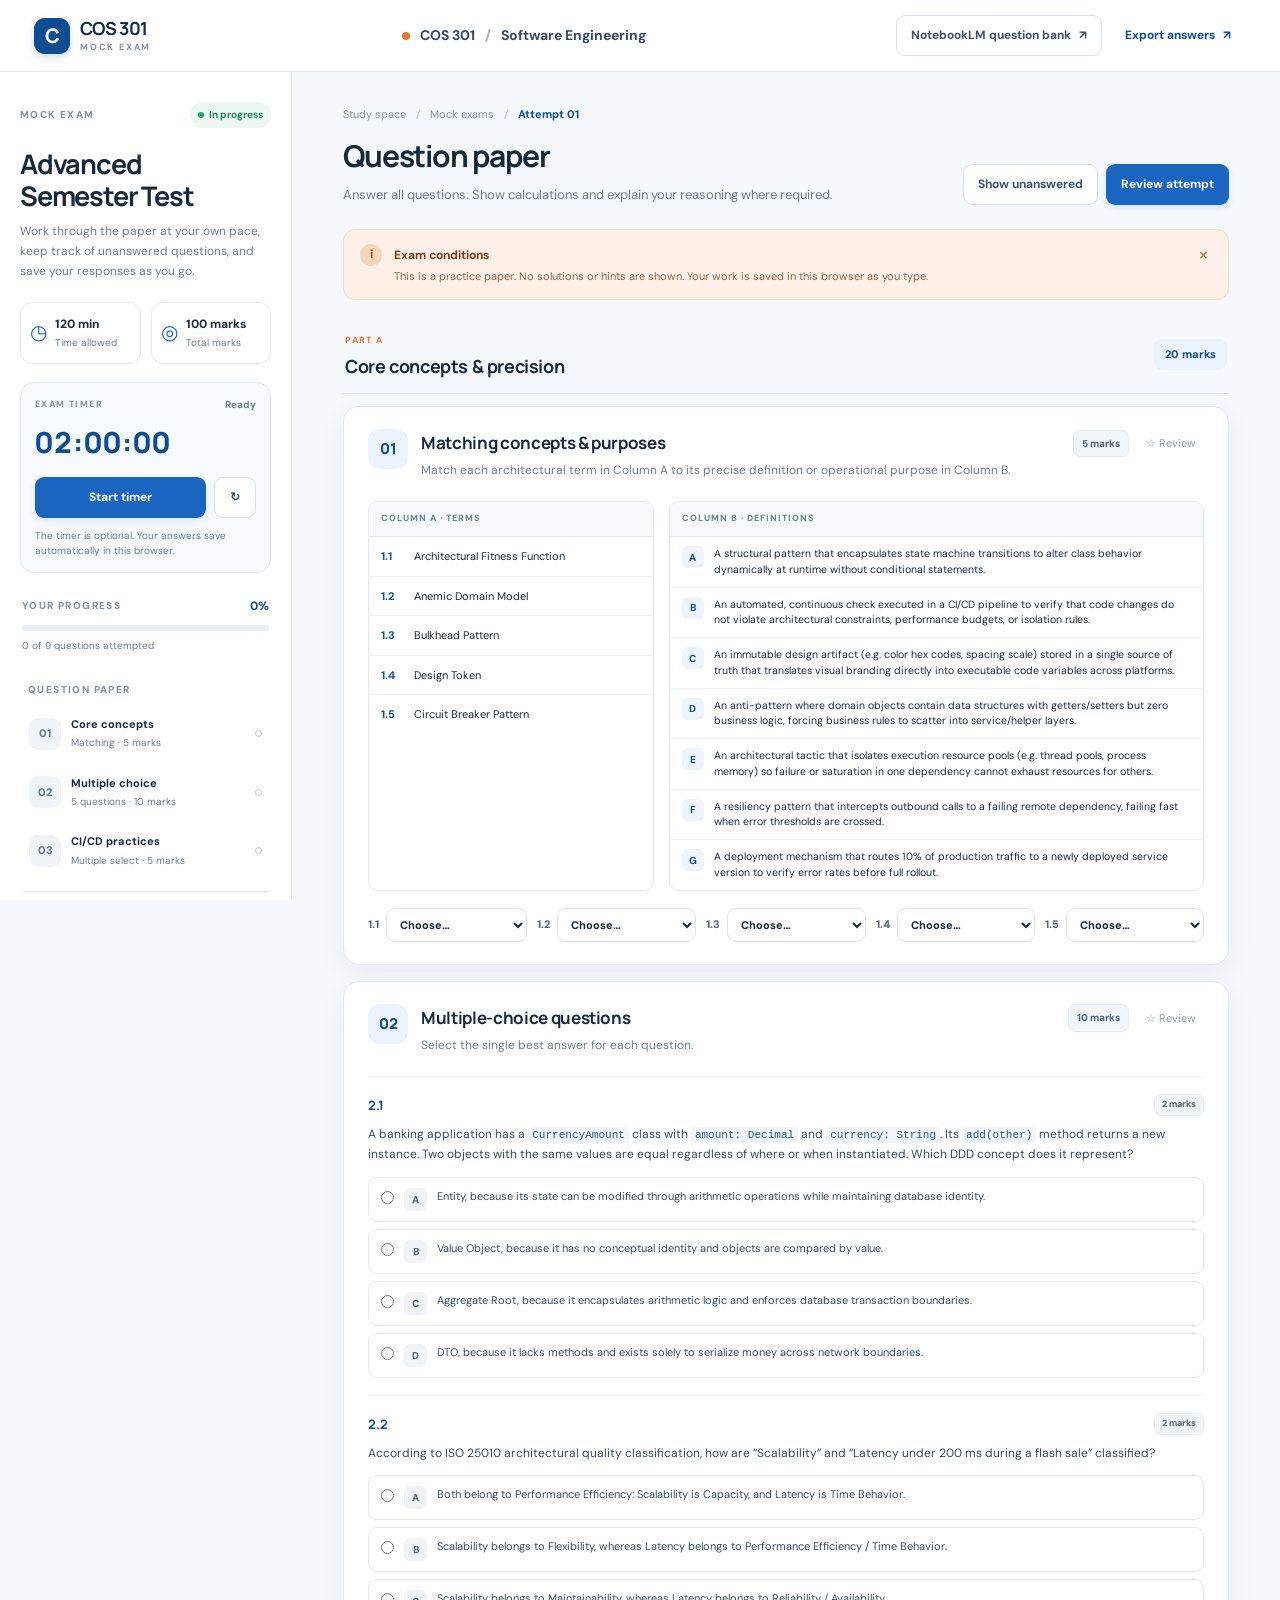
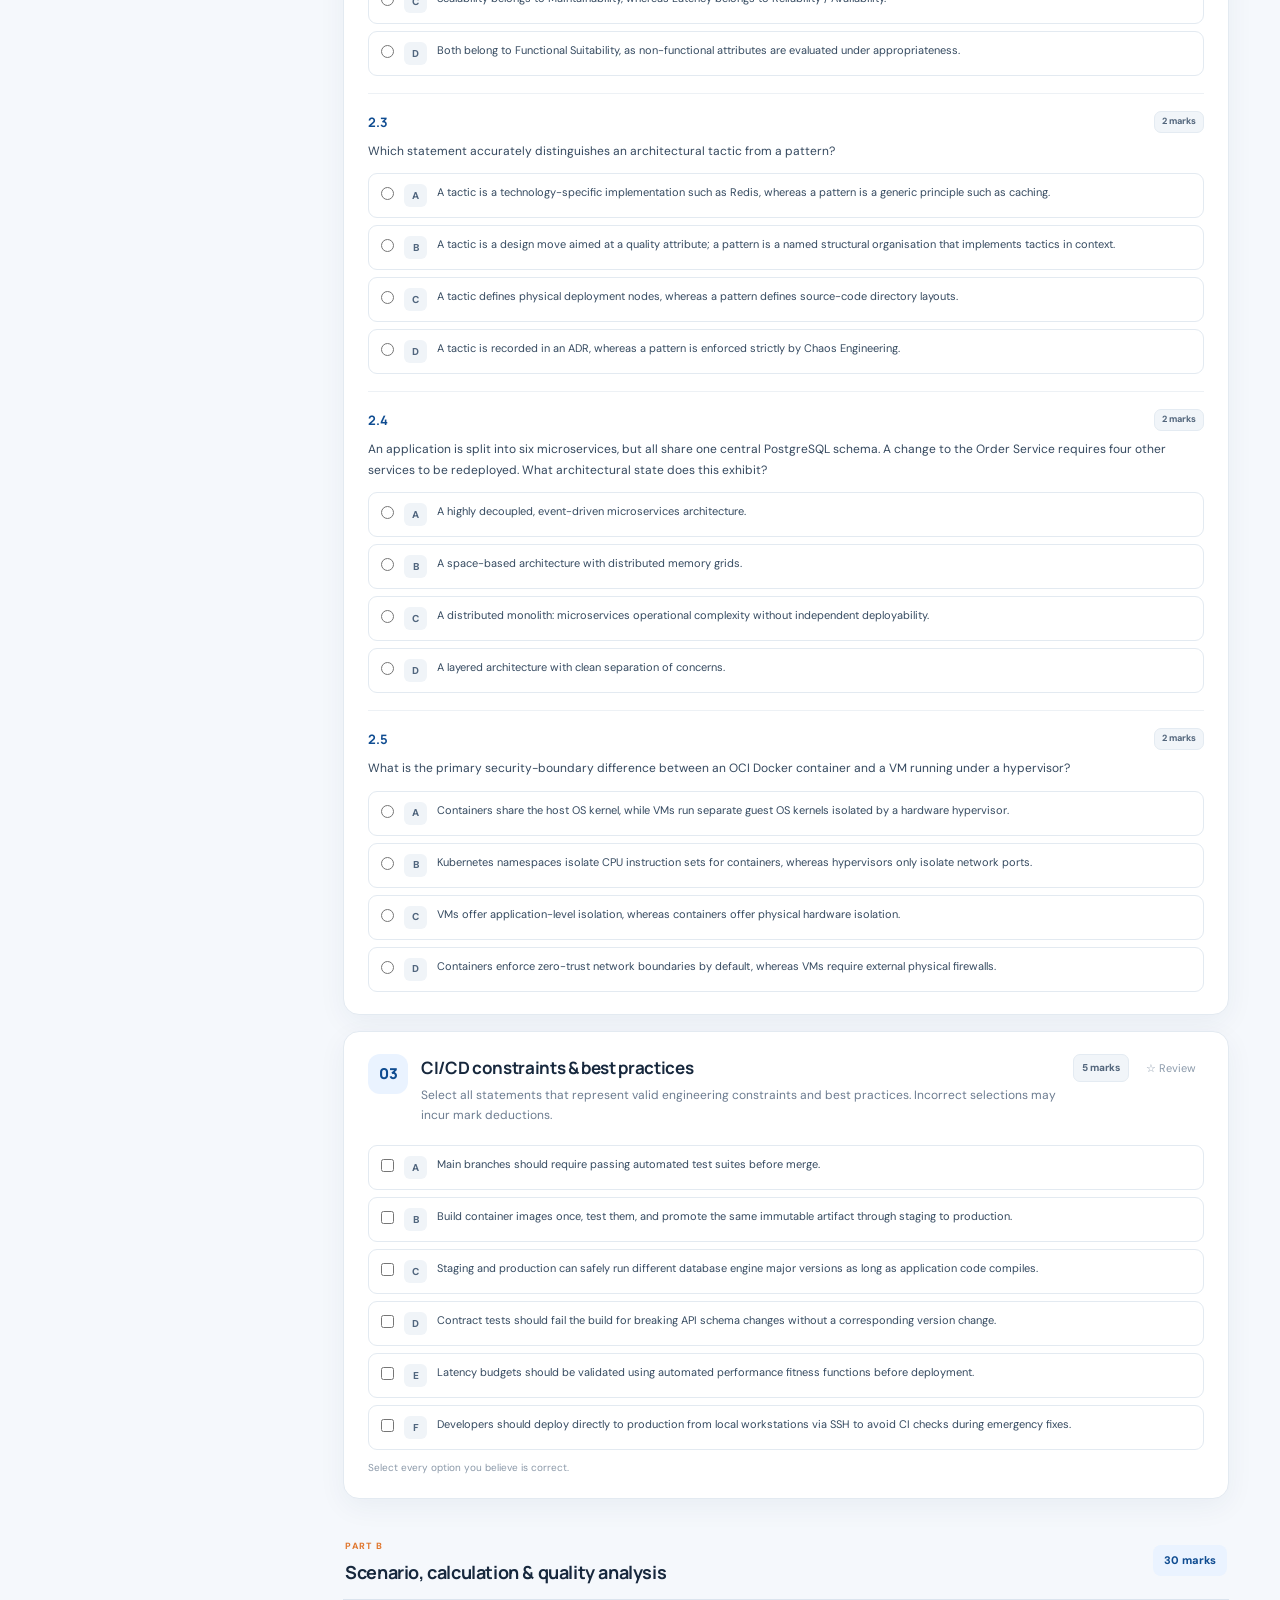
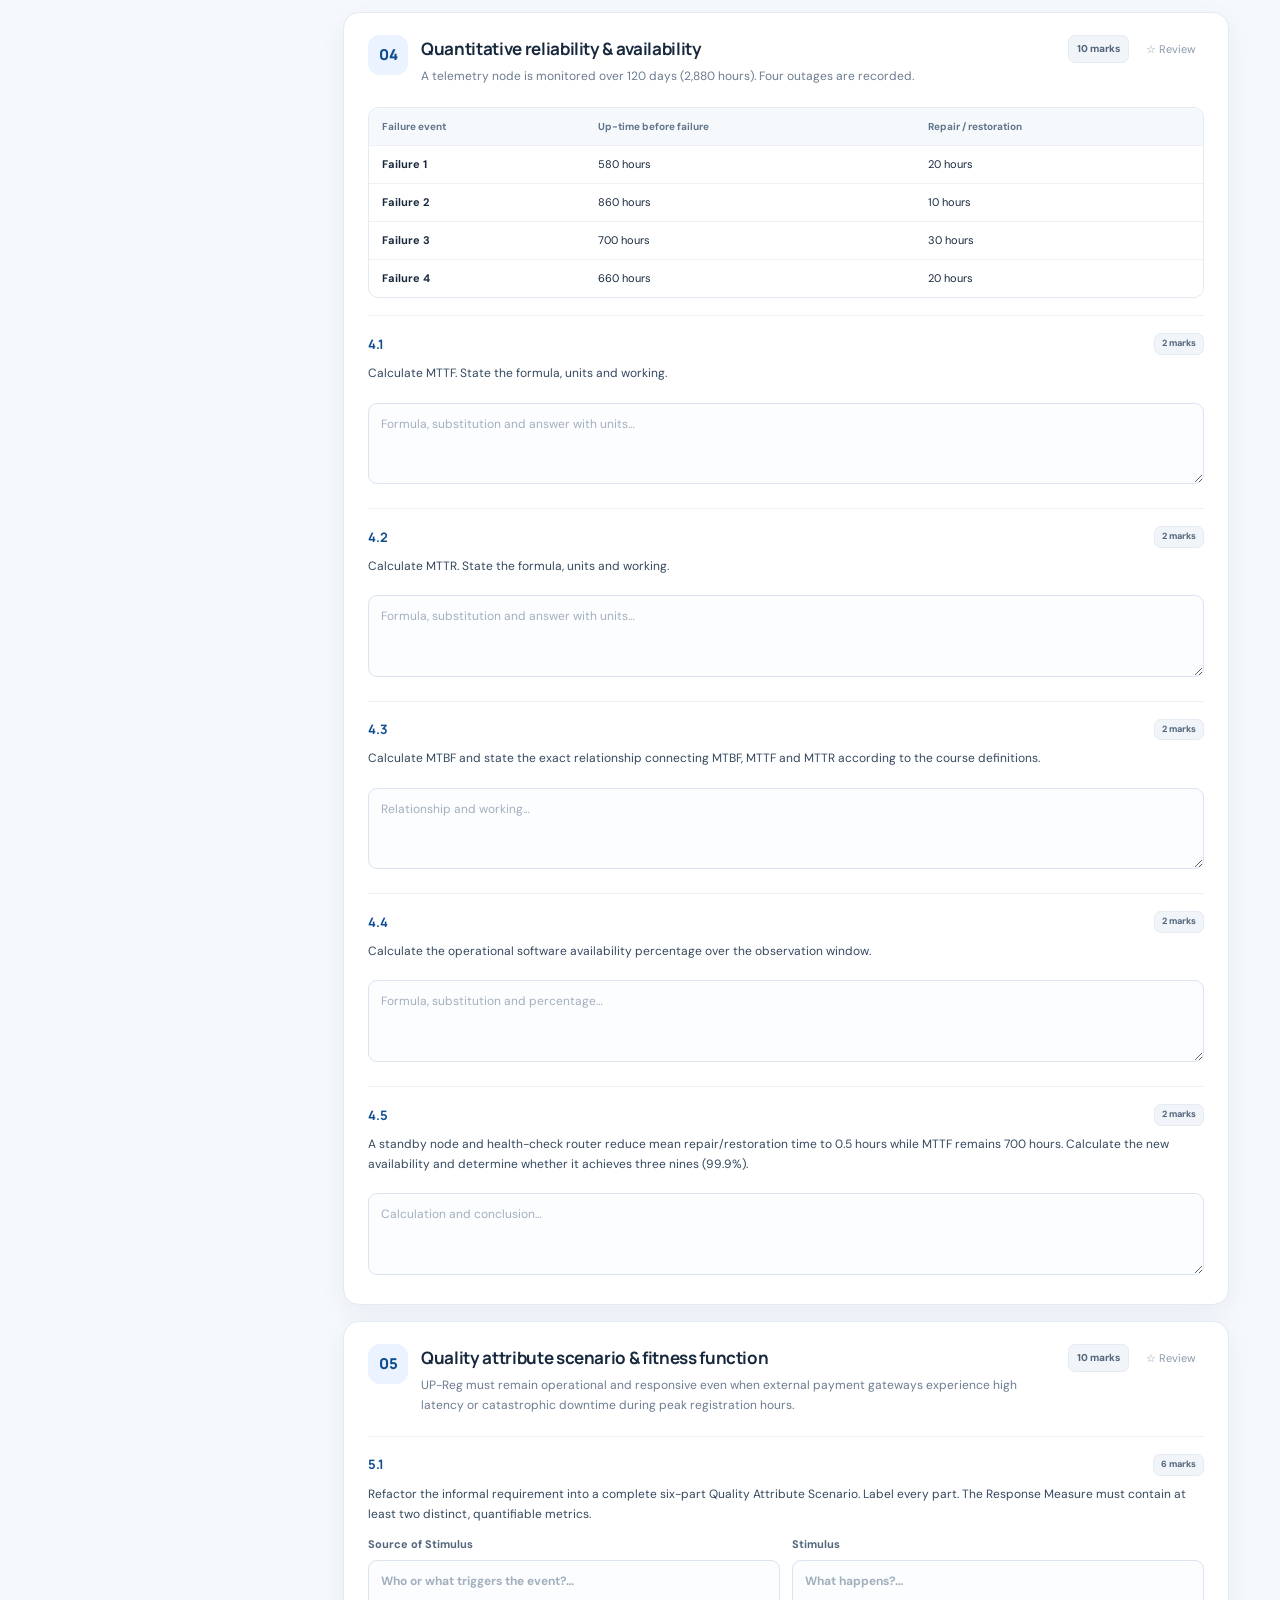
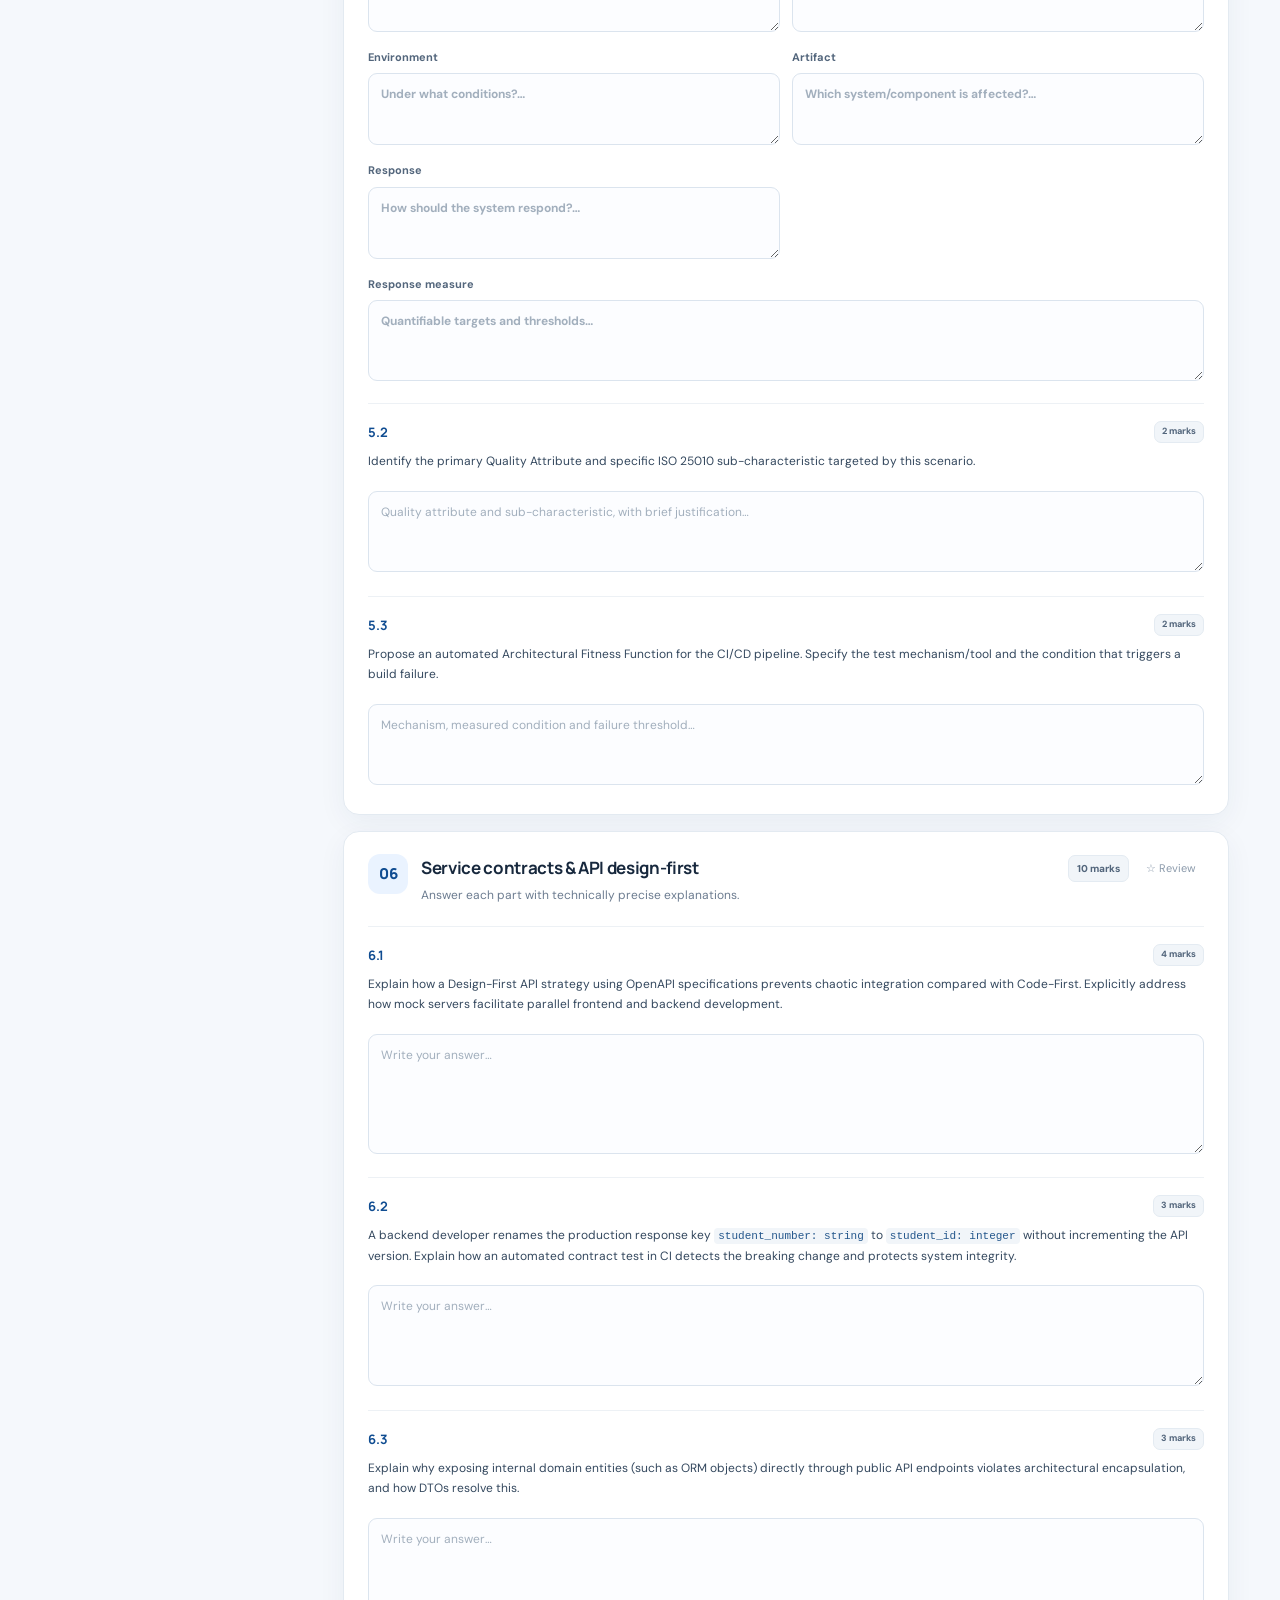
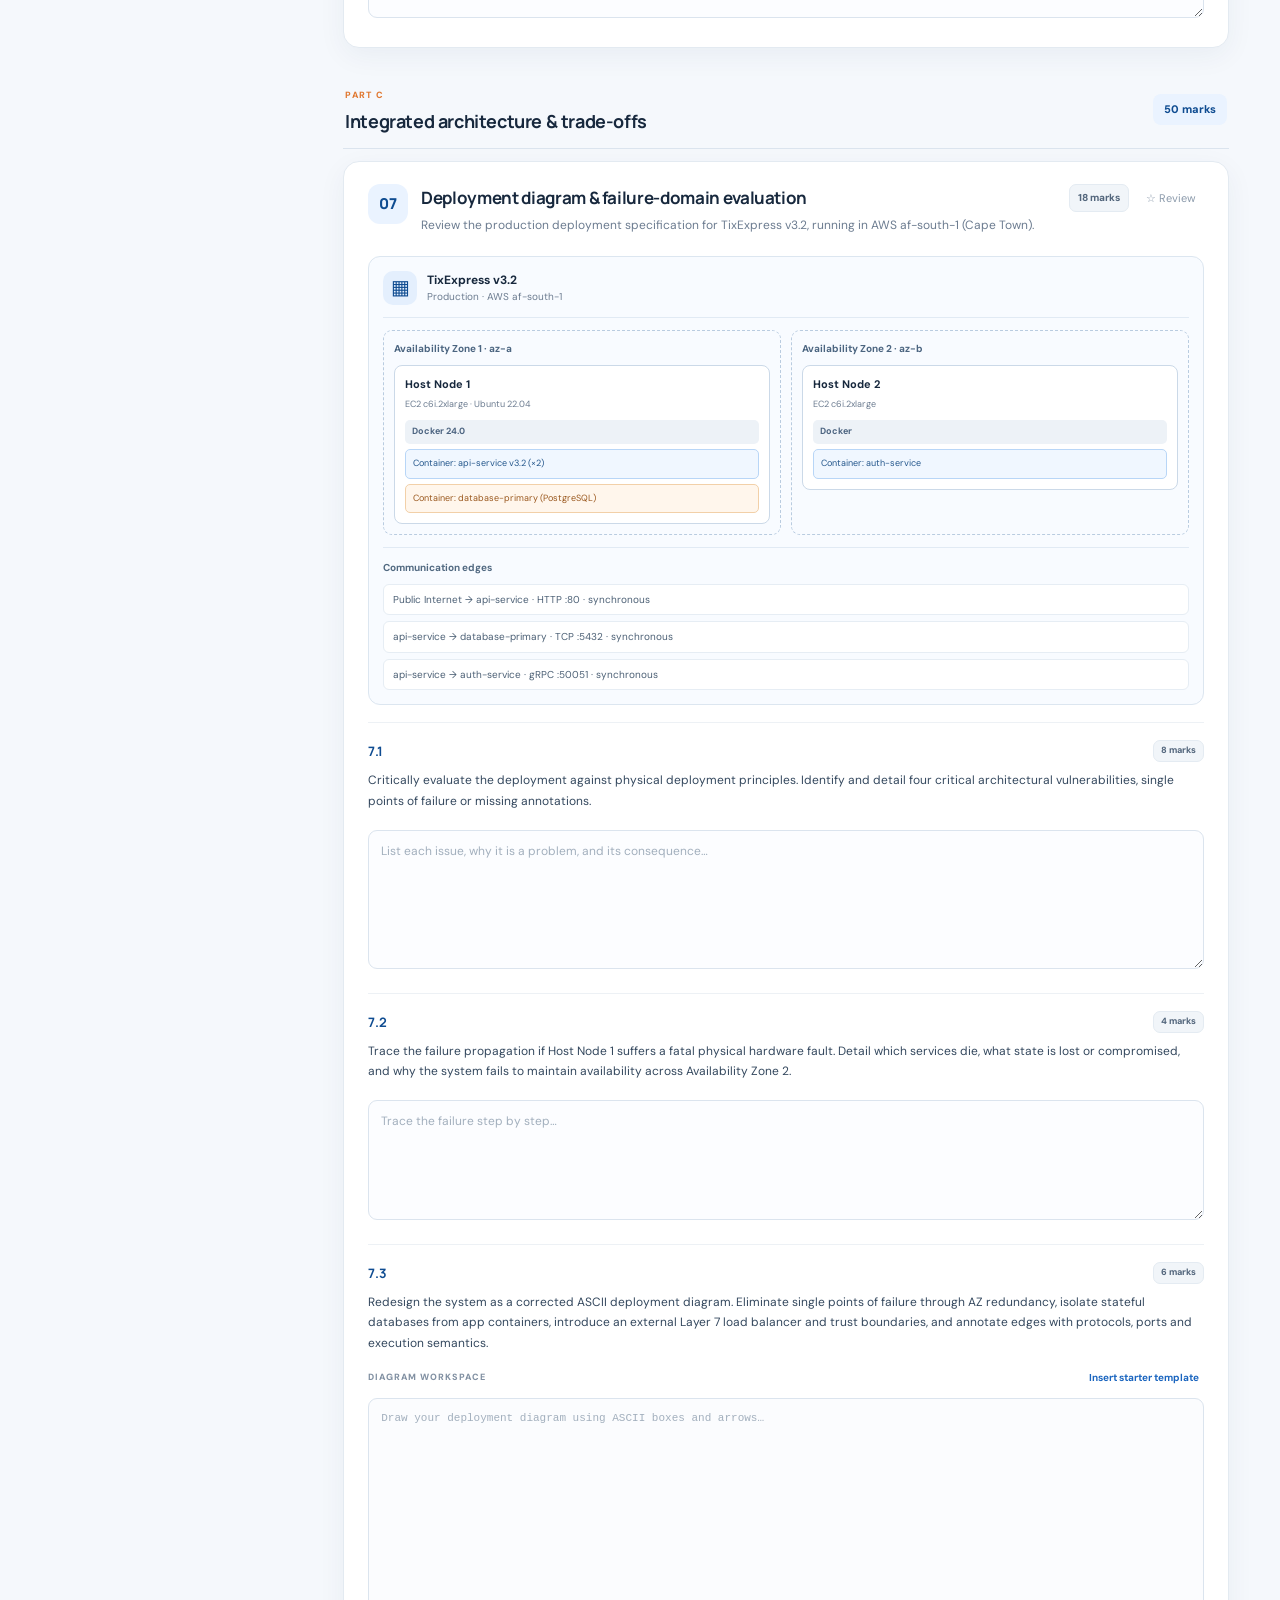
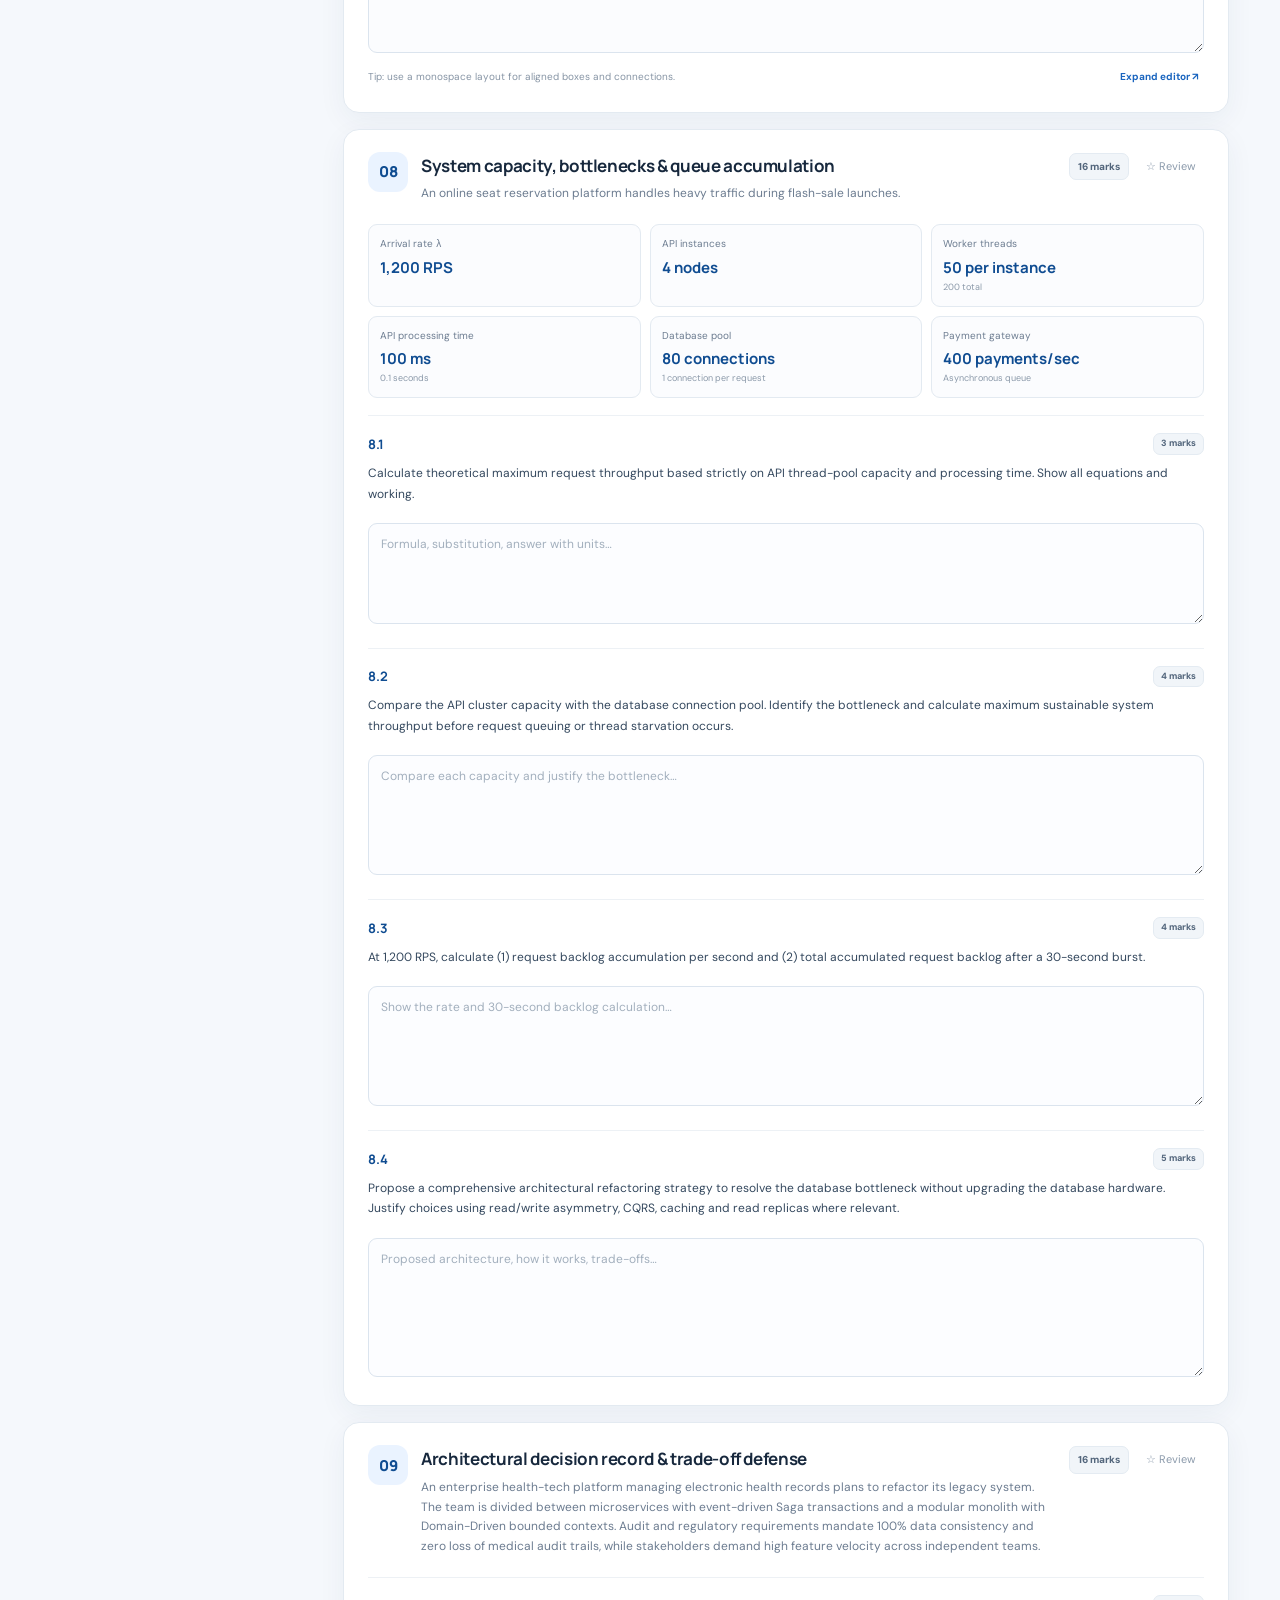
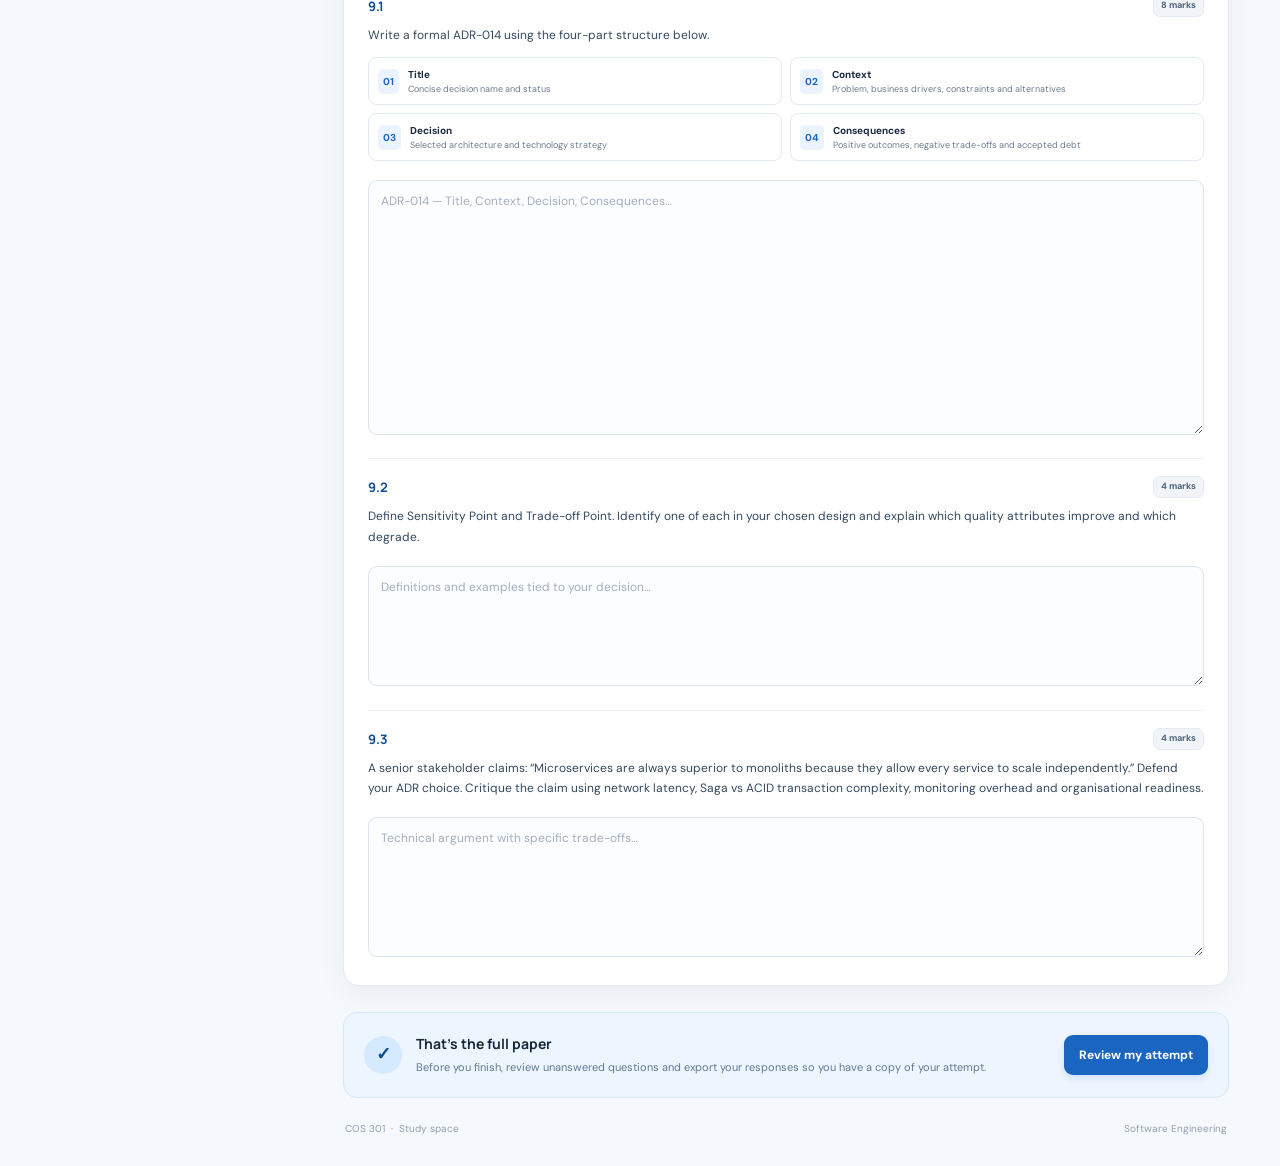
==== commit 01907f3e: "Add files via upload" ====
--- a/index.html
+++ b/index.html
@@ -14,7 +14,7 @@
       <span class="brand-copy"><strong>COS 301</strong><small>MOCK EXAM</small></span>
     </a>
     <div class="topbar-course"><span class="course-dot"></span> COS 301 <span class="muted">/</span> Software Engineering</div>
-    <button class="button button-quiet" id="exportTop">Export answers <span aria-hidden="true">↗</span></button>
+    <div class="topbar-actions"><a class="button button-outline" href="notebook.html">NotebookLM question bank <span aria-hidden="true">↗</span></a><button class="button button-quiet" id="exportTop">Export answers <span aria-hidden="true">↗</span></button></div>
   </header>
 
   <main id="top" class="app-shell">
--- a/styles.css
+++ b/styles.css
@@ -8,3 +8,6 @@
 /* Results and marking memo */
 .results-overlay{position:fixed;inset:0;z-index:100;background:var(--canvas);overflow-y:auto;display:none;padding:28px clamp(14px,4vw,54px) 48px}.results-overlay.open{display:block}.results-shell{max-width:1240px;margin:0 auto}.results-header{display:flex;align-items:flex-start;justify-content:space-between;gap:20px;padding:10px 0 22px}.results-header h1{font-family:Manrope,sans-serif;font-size:clamp(26px,3vw,38px);letter-spacing:-1.3px;margin:7px 0}.results-header p{color:var(--muted);max-width:720px;margin:0;font-size:13px}.results-scorecard{display:grid;grid-template-columns:repeat(3,minmax(0,1fr));gap:12px;margin-bottom:18px}.results-scorecard>div{border:1px solid var(--line);border-radius:14px;background:#fff;padding:17px 19px;display:flex;flex-direction:column;gap:6px}.results-scorecard span{font-size:11px;color:var(--muted)}.results-scorecard strong{font:800 25px Manrope,sans-serif;color:var(--navy);font-variant-numeric:tabular-nums}.results-scorecard>div:first-child{background:#edf5ff;border-color:#d4e6fb}.results-tools{display:flex;justify-content:space-between;align-items:center;gap:20px;padding:14px 16px;background:#fff;border:1px solid var(--line);border-radius:12px;margin-bottom:20px}.results-tools p{font-size:11px;color:var(--muted);margin:0;max-width:660px}.results-tools p strong{color:var(--ink)}.results-buttons{display:flex;gap:8px;flex-shrink:0}.results-content{display:flex;flex-direction:column;gap:16px}.result-question{background:#fff;border:1px solid var(--line);border-radius:15px;padding:20px;box-shadow:var(--shadow)}.result-q-head{display:flex;align-items:flex-start;justify-content:space-between;gap:12px;border-bottom:1px solid #edf1f5;padding-bottom:13px;margin-bottom:15px}.result-q-head h3{font:700 16px Manrope,sans-serif;margin:0}.result-score{font-size:11px;font-weight:800;color:var(--navy);background:#edf5ff;padding:6px 9px;border-radius:8px;white-space:nowrap}.result-columns{display:grid;grid-template-columns:1fr 1fr;gap:15px}.result-columns h4,.rubric-area h4{font-size:11px;text-transform:uppercase;letter-spacing:.8px;color:#6f8094;margin:0 0 8px}.student-answer,.memo-answer,.memo-explanation{font:12px/1.7 'DM Sans',sans-serif;white-space:pre-wrap;overflow-wrap:anywhere;margin:0;border-radius:9px;padding:12px;background:#f7f9fc;border:1px solid #e8edf3;color:#344a61}.memo-answer{background:#edf5ff;border-color:#dceafd;color:#183e69}.memo-explanation{border:0;background:transparent;padding:9px 2px 0;color:var(--muted)}.rubric-area{border-top:1px solid #edf1f5;margin-top:18px;padding-top:16px}.rubric-row{display:flex;align-items:center;justify-content:space-between;gap:14px;padding:10px 12px;border:1px solid #e5ebf2;border-radius:9px;margin-top:7px}.rubric-row>span:first-child{display:flex;flex-direction:column;gap:4px}.rubric-row strong{font-size:10px;color:#3b5877}.rubric-row small{font-size:11px;line-height:1.5;color:var(--muted)}.mark-entry{display:flex;align-items:center;gap:7px;flex-shrink:0}.mark-entry input{width:68px;padding:7px;border:1px solid #cfdbe8;border-radius:7px;color:var(--navy);font-weight:700;text-align:center}.mark-entry small{white-space:nowrap}.rubric-help{font-size:10px;color:#8b99a9;margin:11px 0 0}.results-bottom{display:flex;justify-content:flex-end;padding-top:20px}.hidden-by-filter{display:none!important}.results-overlay .button:disabled{opacity:.5;cursor:not-allowed}
 @media(max-width:760px){.results-overlay{padding:16px 12px 30px}.results-header{flex-direction:column}.results-scorecard{grid-template-columns:1fr 1fr}.results-scorecard>div:first-child{grid-column:1/-1}.results-scorecard strong{font-size:21px}.results-tools{align-items:stretch;flex-direction:column}.results-buttons{flex-direction:column}.result-question{padding:15px 12px}.result-columns{grid-template-columns:1fr}.result-q-head{flex-direction:column}.rubric-row{align-items:flex-start}.mark-entry input{width:58px}}
+/* Additional entry point for the separate NotebookLM question bank */
+.topbar-actions{display:flex;align-items:center;gap:8px}.topbar-actions a{text-decoration:none}
+@media(max-width:800px){.topbar-actions{gap:4px}.topbar-actions .button{font-size:10px;padding:8px}}
